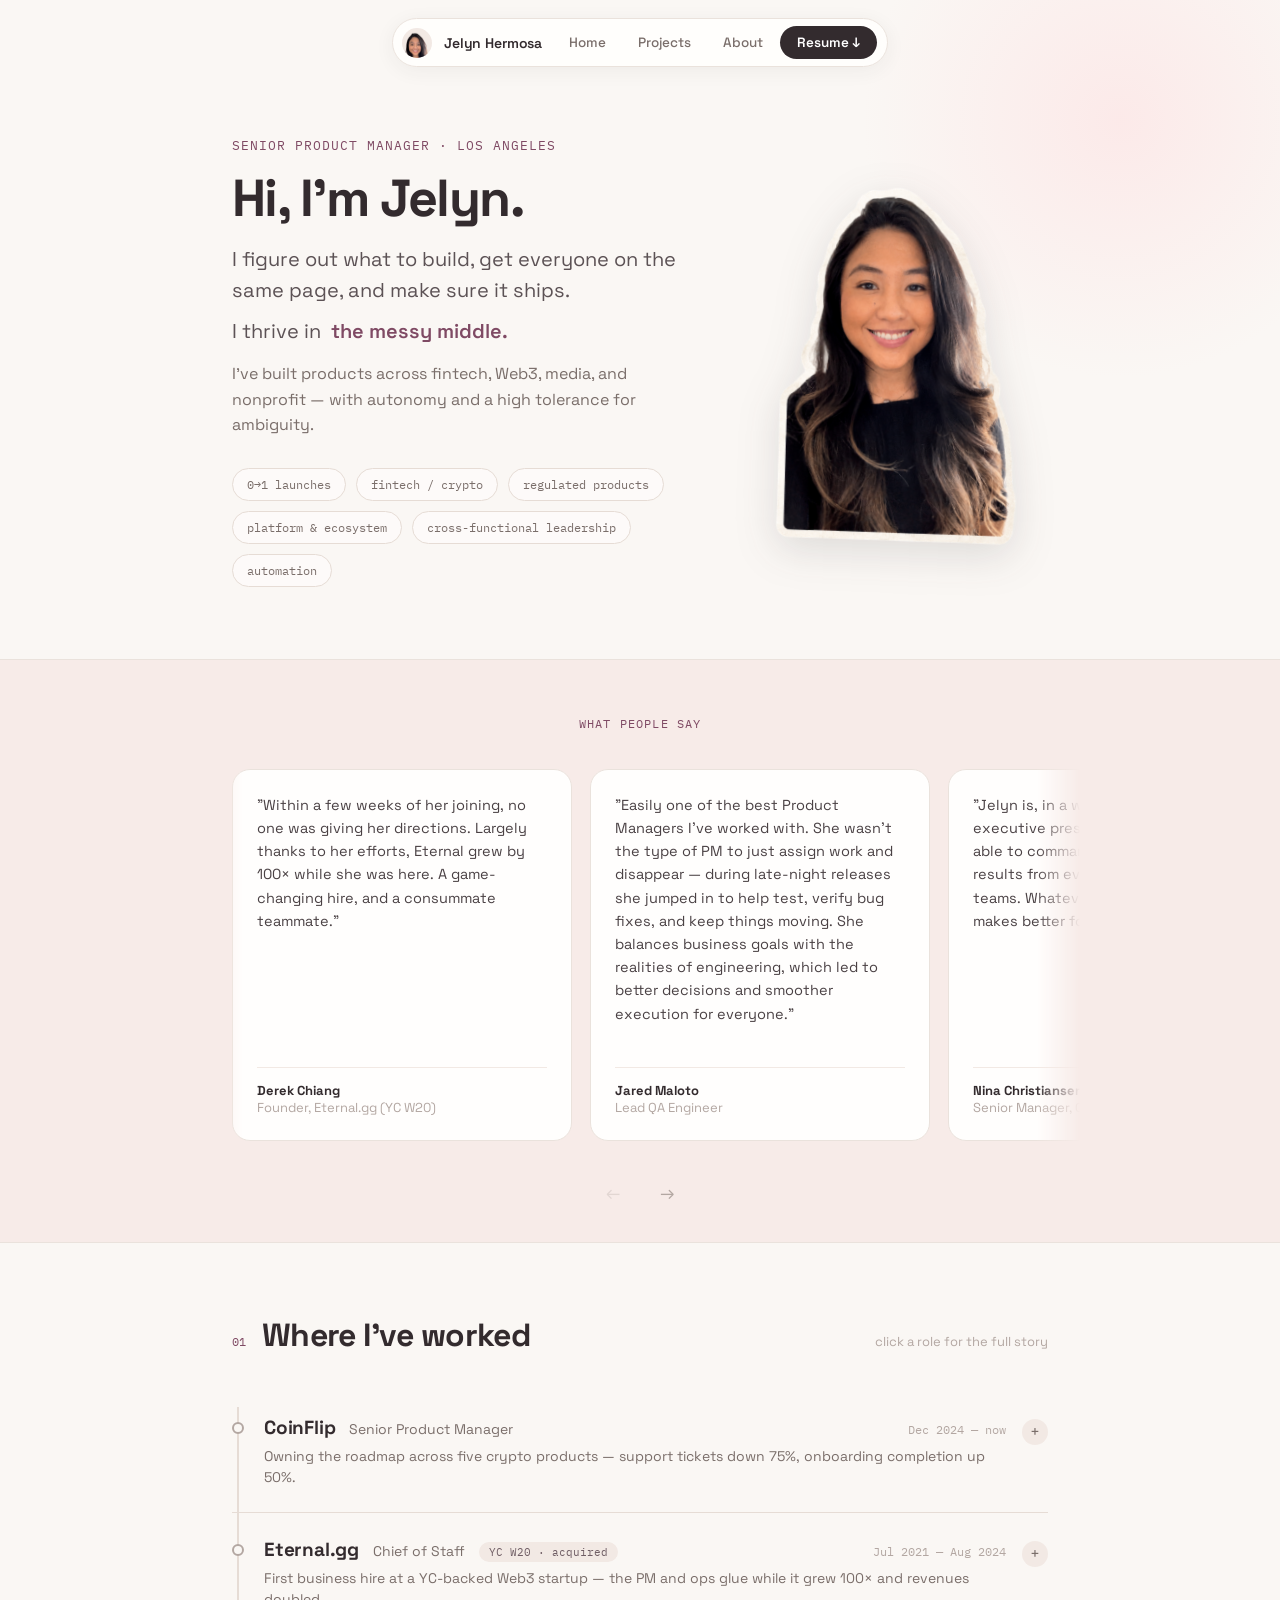
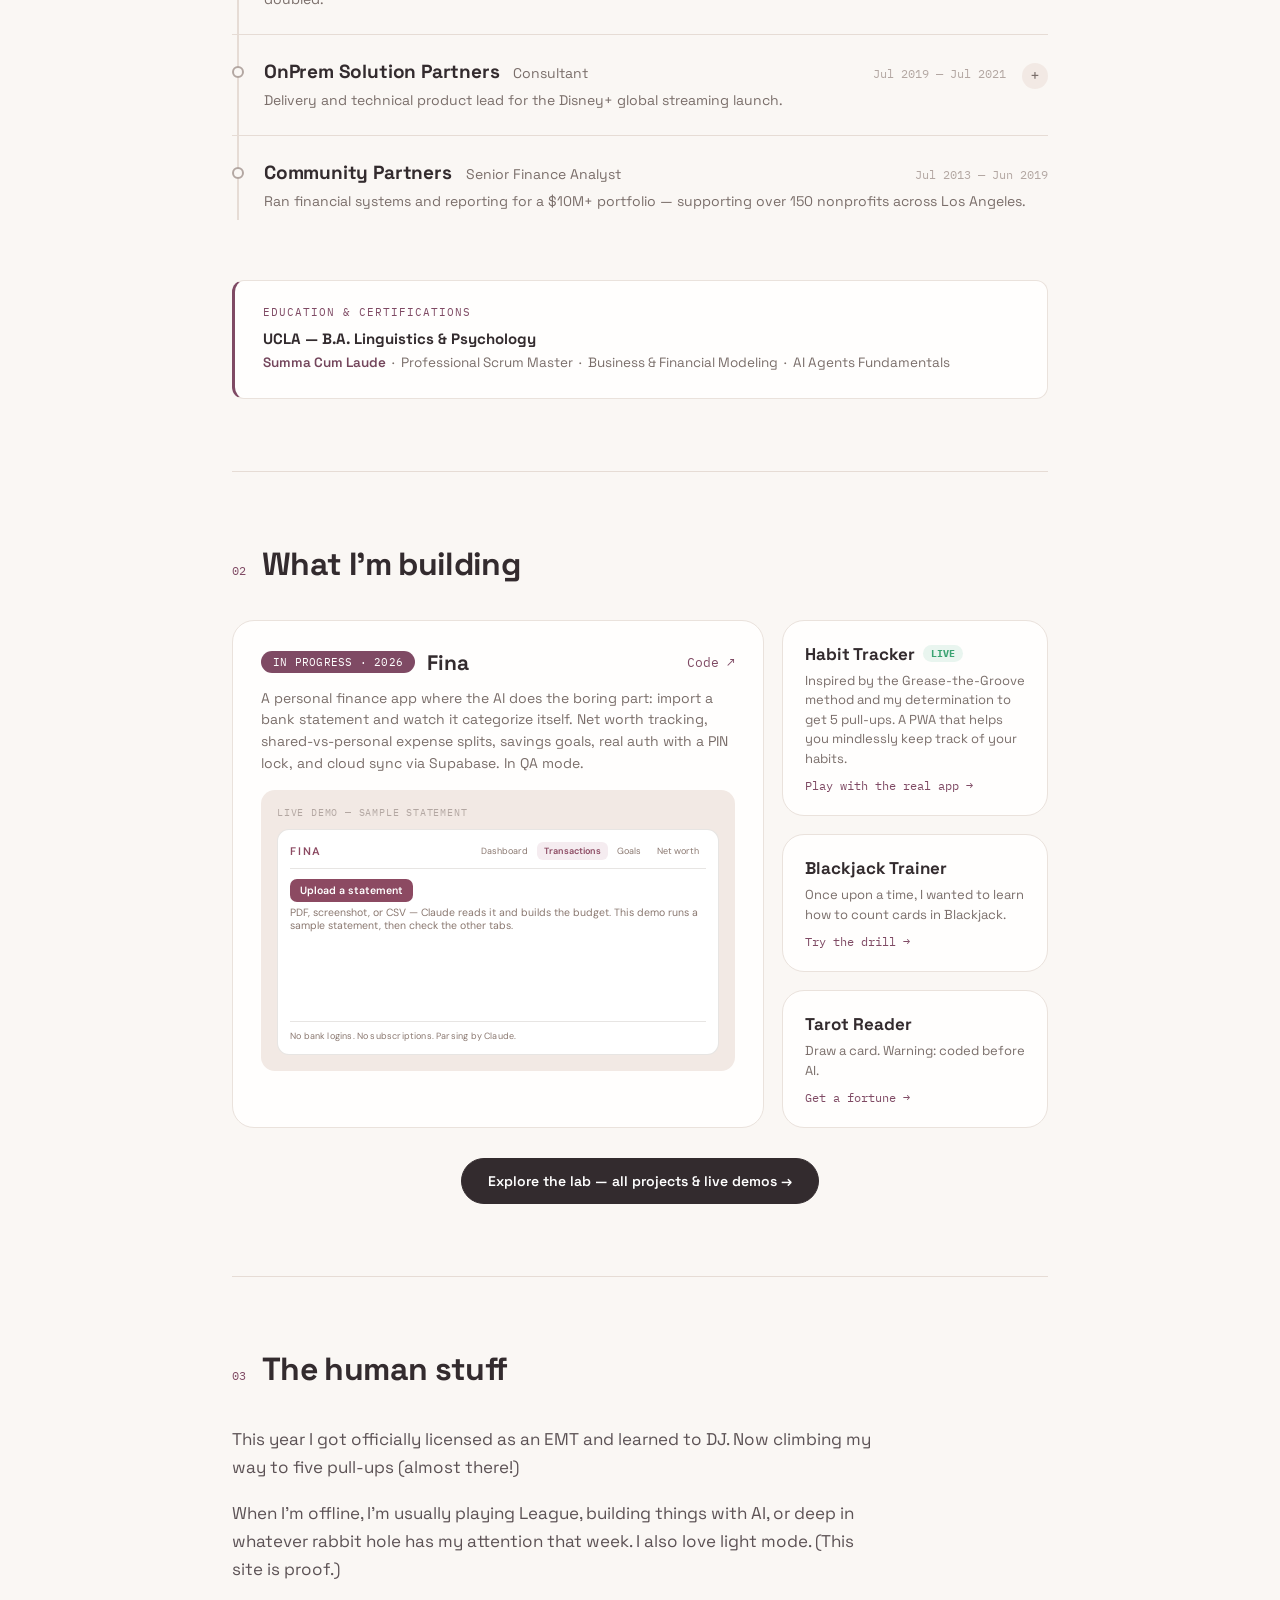
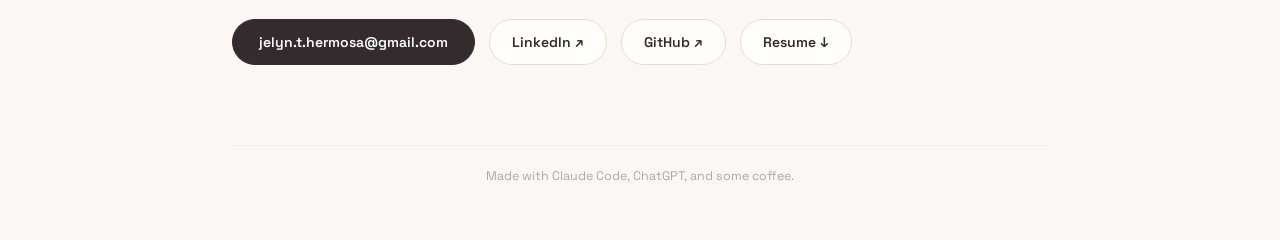
==== index.html @ c0d6d384 "Contain testimonial strip to page width; prose-only human stuff; drop Fina sub note Co-Authored-By: " ====
<!DOCTYPE html>
<html lang="en">
<head>
  <meta charset="UTF-8" />
  <meta name="viewport" content="width=device-width, initial-scale=1.0" />
  <meta name="robots" content="noindex, nofollow" />
  <title>Jelyn Hermosa</title>
  <link rel="preconnect" href="https://fonts.googleapis.com" />
  <link rel="preconnect" href="https://fonts.gstatic.com" crossorigin />
  <link href="https://fonts.googleapis.com/css2?family=Space+Grotesk:wght@400;500;600;700&family=IBM+Plex+Mono:wght@400;500&family=DM+Sans:wght@400;500;600&family=DM+Mono:wght@400;500&display=swap" rel="stylesheet" />
  <link rel="stylesheet" href="styles.css" />
  <style>
    /* Tokens, nav, sections, cards & demos live in styles.css (shared with projects.html) */

    /* ── Faint blush blob ── */
    .bg-blob {
      position: absolute; top: -140px; right: -100px;
      width: 520px; height: 520px; border-radius: 50%;
      background: radial-gradient(circle, oklch(0.95 0.02 20) 0%, transparent 70%);
      animation: blobFloat 16s ease-in-out infinite;
      pointer-events: none; z-index: 0;
    }
    @keyframes blobFloat {
      0%, 100% { transform: translate(0, 0) scale(1); }
      50% { transform: translate(30px, -24px) scale(1.08); }
    }
    .page-top { position: relative; overflow: hidden; }

    /* ══ HERO ══ */
    .hero {
      padding: 64px 0 72px;
      display: grid; grid-template-columns: 1fr 300px; gap: 56px;
      align-items: center; position: relative; z-index: 1;
    }
    .hero__eyebrow {
      font-family: var(--mono); font-size: 12.5px; letter-spacing: 0.08em;
      color: var(--accent); margin-bottom: 18px;
    }
    .hero__name {
      font-size: clamp(2.4rem, 5.5vw, 3.25rem); line-height: 1.06;
      letter-spacing: -0.03em; font-weight: 700; margin-bottom: 18px;
    }
    .hero__bio, .hero__thrive {
      font-size: clamp(1.05rem, 2vw, 1.25rem); color: var(--body-2);
      line-height: 1.55; max-width: 580px;
    }
    .hero__bio { margin-bottom: 10px; }
    .cycle-clip {
      display: inline-block; margin-left: 0.25em;
      overflow: hidden; height: 1.55em;
      vertical-align: bottom; position: relative;
    }
    .cycle-word {
      display: block; position: absolute; left: 0; bottom: 0;
      white-space: nowrap; font-weight: 600; color: var(--accent);
      opacity: 0; transform: translateY(110%);
      transition: opacity 0.42s var(--ease), transform 0.42s var(--ease);
      will-change: transform, opacity;
    }
    .cycle-word.active { opacity: 1; transform: translateY(0); }
    .cycle-word.exit { opacity: 0; transform: translateY(-110%); }
    .hero__more { margin-top: 14px; font-size: 16px; color: var(--gray-1); line-height: 1.6; max-width: 560px; }
    .hero .chips { margin-top: 30px; }
    .hero__photo { justify-self: center; }
    .hero__photo img {
      width: 260px; display: block;
      filter: drop-shadow(0 12px 20px rgba(51, 43, 46, 0.14));
      transform: rotate(2deg);
      transition: transform 0.3s var(--ease);
    }
    .hero__photo:hover img { transform: rotate(-2deg) scale(1.03); }
    @media (max-width: 760px) {
      .hero { grid-template-columns: 1fr; gap: 36px; padding-top: 40px; }
      .hero__photo img { width: 210px; }
    }

    /* ══ REVIEWS BAND ══ */
    .band {
      background: var(--band);
      border-top: 1px solid var(--card-rule); border-bottom: 1px solid var(--card-rule);
      padding: 56px 0 34px; position: relative; z-index: 1;
    }
    .band__label {
      text-align: center; font-family: var(--mono); font-size: 12px;
      letter-spacing: 0.1em; color: var(--accent); margin-bottom: 34px;
    }
    .rev-wrap { max-width: 880px; margin: 0 auto; }
    .rev-strip {
      display: flex; gap: 18px; overflow-x: auto;
      scroll-snap-type: x mandatory;
      padding: 4px 32px 14px;
      scrollbar-width: none; -ms-overflow-style: none;
      -webkit-mask-image: linear-gradient(to right, transparent 0, #000 5%, #000 95%, transparent 100%);
      mask-image: linear-gradient(to right, transparent 0, #000 5%, #000 95%, transparent 100%);
    }
    .rev-strip::-webkit-scrollbar { display: none; }
    .rev-card {
      flex: none; width: min(340px, 78vw); scroll-snap-align: center;
      background: var(--white); border: 1px solid var(--card-rule);
      border-radius: 18px; padding: 24px;
      display: flex; flex-direction: column;
      transition: transform 0.25s var(--ease), box-shadow 0.25s var(--ease);
    }
    .rev-card:hover { transform: translateY(-4px); box-shadow: 0 14px 30px rgba(51, 43, 46, 0.07); }
    .rev-card__text { font-size: 14.5px; line-height: 1.6; color: #4a4144; flex: 1; }
    .rev-card__who {
      margin-top: 18px; padding-top: 14px; border-top: 1px solid var(--blush);
      font-size: 13px; color: var(--gray-2);
    }
    .rev-card__who b { font-weight: 700; color: var(--ink); }
    .rev-nav { display: flex; justify-content: center; align-items: center; gap: 16px; margin-top: 22px; }
    .rev-wrap .strip-arrow, .rev-wrap .strip-arrow-left {
      position: static; transform: none;
      background: none; border: none; box-shadow: none;
      font-size: 18px; color: var(--gray-2); cursor: pointer;
      padding: 4px 12px; border-radius: 999px;
      font-family: var(--font);
      transition: color 0.2s, background 0.2s, opacity 0.3s;
    }
    .rev-wrap .strip-arrow:hover, .rev-wrap .strip-arrow-left:hover { color: var(--accent); background: var(--white); }
    .rev-wrap.at-start .strip-arrow-left, .rev-wrap.at-end .strip-arrow { opacity: 0.3; pointer-events: none; }

    /* ══ WORK TIMELINE ══ */
    .timeline { display: flex; flex-direction: column; position: relative; }
    .timeline::before {
      content: ''; position: absolute; left: 5px; top: 16px; bottom: 16px;
      width: 2px; background: var(--rule);
    }
    .entry { position: relative; padding: 24px 0 24px 32px; border-bottom: 1px solid var(--rule); }
    .entry:last-of-type { border-bottom: none; }
    .entry::before {
      content: ''; position: absolute; left: 0; top: 31px; width: 12px; height: 12px;
      border-radius: 50%; background: var(--bg); border: 2px solid var(--gray-2);
      transition: border-color 0.2s, background 0.2s; z-index: 1;
    }
    .entry:hover::before, .entry.open::before { border-color: var(--accent); background: var(--blush); }
    .entry__head {
      display: flex; width: 100%; align-items: flex-start; justify-content: space-between; gap: 16px;
      background: none; border: none; padding: 0; cursor: pointer; text-align: left;
      font-family: var(--font); -webkit-tap-highlight-color: transparent;
    }
    .entry__head:focus-visible { outline: 2px solid var(--accent); outline-offset: 4px; border-radius: 4px; }
    .entry__headline { display: flex; flex-direction: column; gap: 6px; flex: 1; min-width: 0; }
    .entry__top { display: flex; align-items: baseline; gap: 14px; flex-wrap: wrap; }
    .entry__company { font-size: 19px; font-weight: 700; letter-spacing: -0.01em; color: var(--ink); }
    .entry__role { font-size: 14px; color: var(--gray-1); }
    .entry__badge {
      font-family: var(--mono); font-size: 11px; color: #6f5d64;
      background: var(--blush); border-radius: 999px; padding: 3px 10px;
    }
    .entry__period { font-family: var(--mono); font-size: 12px; color: var(--gray-2); margin-left: auto; white-space: nowrap; }
    .entry__summary { font-size: 14px; color: var(--gray-1); line-height: 1.5; }
    .entry__plus {
      flex: 0 0 auto; width: 26px; height: 26px; border-radius: 50%; margin-top: 4px;
      background: var(--blush); color: var(--gray-1);
      display: flex; align-items: center; justify-content: center;
      font-size: 16px; font-weight: 400; line-height: 0;
      transition: transform 0.35s var(--ease), background 0.2s, color 0.2s;
    }
    .entry.open .entry__plus { transform: rotate(45deg); background: var(--accent); color: #fff; }
    .entry__details { display: grid; grid-template-rows: 0fr; transition: grid-template-rows 0.5s var(--ease); }
    .entry.open .entry__details { grid-template-rows: 1fr; }
    .entry__details-inner { overflow: hidden; }
    .entry__details-inner > *:first-child { margin-top: 18px; }
    .stats { display: flex; flex-wrap: wrap; gap: 10px; margin-bottom: 18px; }
    .stat {
      font-family: var(--mono); font-size: 12px;
      background: var(--blush); color: #6f5d64;
      border-radius: 999px; padding: 6px 13px;
    }
    .stat b { font-weight: 500; color: var(--accent-deep); }
    .wins { list-style: none; display: flex; flex-direction: column; gap: 8px; margin-bottom: 18px; }
    .wins li { font-size: 14px; line-height: 1.65; color: var(--body-2); padding-left: 14px; position: relative; max-width: 760px; }
    .wins li::before { content: ''; position: absolute; left: 0; top: 9px; width: 5px; height: 5px; border-radius: 50%; background: var(--accent); }
    .shots { display: flex; gap: 12px; flex-wrap: wrap; }
    .shots img {
      width: 180px; height: 104px; object-fit: cover; object-position: top;
      border-radius: 12px; border: 1px solid var(--card-rule); cursor: zoom-in;
      transition: transform 0.2s var(--ease), box-shadow 0.2s var(--ease);
    }
    .shots img:hover { transform: scale(1.04); box-shadow: 0 8px 20px rgba(51, 43, 46, 0.12); }

    /* ── Education — its own card ── */
    .edu {
      position: relative; overflow: hidden;
      margin-top: 44px; padding: 24px 28px;
      background: var(--white); border: 1px solid var(--card-rule);
      border-left: 3px solid var(--accent); border-radius: var(--radius-sm);
    }
    .edu__label {
      font-family: var(--mono); font-size: 11px; letter-spacing: 0.09em;
      text-transform: uppercase; color: var(--accent); margin-bottom: 10px;
    }
    .edu__school { font-size: 15px; font-weight: 700; color: var(--ink); margin-bottom: 4px; }
    .edu__detail { font-size: 13.5px; color: var(--gray-1); line-height: 1.6; }
    .edu__accent { color: var(--accent-deep); font-weight: 600; }

    /* ══ WHAT I'M BUILDING ══ */
    .build-grid { display: grid; grid-template-columns: 2fr 1fr; gap: 18px; }
    .build-main {
      background: var(--white); border: 1px solid var(--card-rule);
      border-radius: var(--radius-lg); padding: 28px;
      display: flex; flex-direction: column; gap: 12px;
      transition: transform 0.25s var(--ease), box-shadow 0.25s var(--ease);
    }
    .build-main:hover { transform: translateY(-4px); box-shadow: 0 20px 40px rgba(51, 43, 46, 0.08); }
    .build-main__top { display: flex; align-items: center; gap: 12px; flex-wrap: wrap; }
    .build-main__name { font-size: 21px; font-weight: 700; }
    .build-main__code { font-family: var(--mono); font-size: 12.5px; color: var(--accent); margin-left: auto; text-decoration: none; }
    .build-main__code:hover { text-decoration: underline; }
    .build-main__desc { font-size: 14px; color: var(--gray-1); line-height: 1.55; }
    .build-side { display: flex; flex-direction: column; gap: 18px; }
    .build-mini {
      flex: 1; display: flex; flex-direction: column; gap: 6px;
      background: var(--white); border: 1px solid var(--card-rule);
      border-radius: var(--radius-lg); padding: 22px;
      text-decoration: none;
      transition: transform 0.25s var(--ease), box-shadow 0.25s var(--ease);
    }
    .build-mini:hover { transform: translateY(-4px); box-shadow: 0 20px 40px rgba(51, 43, 46, 0.08); }
    .build-mini__title { font-size: 17px; font-weight: 700; color: var(--ink); display: flex; align-items: center; gap: 8px; }
    .build-mini__title i {
      font-style: normal; font-family: var(--mono); font-size: 10px;
      color: var(--live); background: var(--live-bg); border-radius: 999px; padding: 2px 8px;
    }
    .build-mini__desc { font-size: 13px; color: var(--gray-1); line-height: 1.5; flex: 1; }
    .build-mini__go { font-family: var(--mono); font-size: 12px; color: var(--accent); margin-top: 4px; }
    .build-cta { display: flex; justify-content: center; margin-top: 30px; }
    @media (max-width: 760px) { .build-grid { grid-template-columns: 1fr; } }

    /* ══ HUMAN STUFF ══ */
    .human-grid { display: flex; flex-direction: column; gap: 18px; max-width: 640px; margin-bottom: 36px; }
    .human-grid p { font-size: 17px; color: var(--body-2); line-height: 1.65; }

    /* ── UCLA confetti (education card hover) ── */
    .edu-confetti {
      position: absolute; top: -12px; width: 7px; height: 11px;
      border-radius: 2px; pointer-events: none;
      animation: eduFall linear forwards;
    }
    @keyframes eduFall {
      from { transform: translateY(0) rotate(0deg); opacity: 1; }
      to   { transform: translateY(150px) rotate(340deg); opacity: 0; }
    }

    /* ── Lightbox ── */
    #lightbox {
      display: none; position: fixed; inset: 0;
      background: rgba(30, 24, 26, 0.85); z-index: 1000;
      align-items: center; justify-content: center; padding: 24px;
    }
    #lightbox.open { display: flex; }
    #lightbox img {
      max-width: 92vw; max-height: 88vh;
      border-radius: 12px; object-fit: contain;
      box-shadow: 0 8px 40px rgba(0, 0, 0, 0.4);
    }
    .lb-close {
      position: absolute; top: 16px; right: 16px;
      background: rgba(255, 255, 255, 0.14); border: none; border-radius: 50%;
      width: 36px; height: 36px;
      display: flex; align-items: center; justify-content: center;
      cursor: pointer; color: white;
    }
    .lb-close svg { width: 12px; height: 12px; }

    @media (prefers-reduced-motion: reduce) {
      .bg-blob { animation: none !important; }
    }
  </style>
</head>
<body>

  <div class="page-top">
    <div class="bg-blob" aria-hidden="true"></div>

    <nav class="nav">
      <div class="nav__pill">
        <img class="nav__avatar" src="nav-avatar.png" alt="" />
        <a class="nav__name" href="index.html">Jelyn Hermosa</a>
        <div class="nav__links">
          <a href="#">Home</a>
          <a href="projects.html">Projects</a>
          <a href="#about">About</a>
          <a class="nav__cta" href="resume.pdf" download="Jelyn Hermosa — Resume.pdf">Resume ↓</a>
        </div>
      </div>
    </nav>

    <div class="site">
      <!-- ══ HERO ══ -->
      <header class="hero">
        <div class="hero__text">
          <p class="hero__eyebrow reveal">SENIOR PRODUCT MANAGER · LOS ANGELES</p>
          <h1 class="hero__name reveal reveal-d1">Hi, I'm Jelyn.</h1>
          <p class="hero__bio reveal reveal-d2">I figure out what to build, get everyone on the same page, and make sure it ships.</p>
          <p class="hero__thrive reveal reveal-d2">I thrive in&#32;<span class="cycle-clip" id="cycleClip"
              ><span class="cycle-word active">the messy middle.</span
              ><span class="cycle-word">early-stage chaos.</span
              ><span class="cycle-word">compliance-heavy work.</span
              ><span class="cycle-word">the cross-functional grind.</span
              ><span class="cycle-word">the "we're figuring it out" phase.</span
              ><span class="cycle-word">high-stakes ambiguity.</span
            ></span></p>
          <p class="hero__more reveal reveal-d3">I've built products across fintech, Web3, media, and nonprofit — with autonomy and a high tolerance for ambiguity.</p>
          <div class="chips reveal reveal-d3">
            <span class="chip">0→1 launches</span>
            <span class="chip">fintech / crypto</span>
            <span class="chip">regulated products</span>
            <span class="chip">platform &amp; ecosystem</span>
            <span class="chip">cross-functional leadership</span>
            <span class="chip">automation</span>
          </div>
        </div>
        <div class="hero__photo reveal reveal-d2">
          <img src="jelyn.png" alt="Jelyn Hermosa" />
        </div>
      </header>
    </div>
  </div>

  <!-- ══ WHAT PEOPLE SAY ══ -->
  <section class="band">
    <p class="band__label">WHAT PEOPLE SAY</p>
    <div class="rev-wrap visual-strip-wrap">
      <div class="visual-strip rev-strip">

        <div class="rev-card">
          <p class="rev-card__text">"Within a few weeks of her joining, no one was giving her directions. Largely thanks to her efforts, Eternal grew by 100× while she was here. A game-changing hire, and a consummate teammate."</p>
          <p class="rev-card__who"><b>Derek Chiang</b><br>Founder, Eternal.gg (YC W20)</p>
        </div>

        <div class="rev-card">
          <p class="rev-card__text">"Easily one of the best Product Managers I've worked with. She wasn't the type of PM to just assign work and disappear — during late-night releases she jumped in to help test, verify bug fixes, and keep things moving. She balances business goals with the realities of engineering, which led to better decisions and smoother execution for everyone."</p>
          <p class="rev-card__who"><b>Jared Maloto</b><br>Lead QA Engineer</p>
        </div>

        <div class="rev-card">
          <p class="rev-card__text">"Jelyn is, in a word, a superstar. Her executive presence inspires me. She is able to command a meeting and extract results from even the most difficult teams. Whatever Jelyn touches, she makes better for everyone involved."</p>
          <p class="rev-card__who"><b>Nina Christiansen</b><br>Senior Manager, OnPrem</p>
        </div>

        <div class="rev-card">
          <p class="rev-card__text">"Jelyn just makes everything easier. She's the bridge between devs and legal, compliance, vendors — and keeps everyone on the same page without anyone feeling managed. She even picked up coding to understand our world better. When leadership pushes for unrealistic timelines, she's the one who pushes back so we don't have to. Genuinely the best PM I've worked with."</p>
          <p class="rev-card__who"><b>Manor Deshmukh</b><br>Full Stack Engineer</p>
        </div>

        <div class="rev-card">
          <p class="rev-card__text">"Continuously surprising. She does everything well and does it fast. Regardless what task, small or big, her expertise or not, she will get it done. Positive, observant, skillful, helpful — the list goes on."</p>
          <p class="rev-card__who"><b>Pedram Fouroutan</b><br>Senior Manager, OnPrem</p>
        </div>

        <div class="rev-card">
          <p class="rev-card__text">"She carries herself very well in front of the client, exhibiting clear communication skills and competency. She joined mid-way but quickly ramped up and owned one of the more complicated workstreams."</p>
          <p class="rev-card__who"><b>Yvonne Cheng</b><br>Associate VP, OnPrem</p>
        </div>

        <div class="rev-card">
          <p class="rev-card__text">"Such a joy to work with! She met the challenge of becoming our Development Lead head on and exceeded all expectations, implementing great processes that made our development more organized and efficient."</p>
          <p class="rev-card__who"><b>Kayla O'Brien</b><br>Senior Consultant, OnPrem</p>
        </div>

      </div>
      <div class="rev-nav">
        <button class="strip-arrow-left" aria-label="Scroll left">←</button>
        <button class="strip-arrow" aria-label="Scroll right">→</button>
      </div>
    </div>
  </section>

  <div class="site">

    <!-- ══ WORK ══ -->
    <section class="section" id="work">
      <div class="section__head reveal">
        <span class="section__num">01</span>
        <h2 class="section__title">Where I've worked</h2>
        <span class="section__sub">click a role for the full story</span>
      </div>
      <div class="timeline reveal">

        <div class="entry">
          <button class="entry__head" type="button" aria-expanded="false">
            <span class="entry__headline">
              <span class="entry__top">
                <span class="entry__company">CoinFlip</span>
                <span class="entry__role">Senior Product Manager</span>
                <span class="entry__period">Dec 2024 — now</span>
              </span>
              <span class="entry__summary">Owning the roadmap across five crypto products — support tickets down 75%, onboarding completion up 50%.</span>
            </span>
            <span class="entry__plus" aria-hidden="true">+</span>
          </button>
          <div class="entry__details"><div class="entry__details-inner">
            <div class="stats">
              <span class="stat"><b>↓75%</b> support volume</span>
              <span class="stat"><b>+50%</b> onboarding</span>
              <span class="stat"><b>97%</b> early retention</span>
              <span class="stat"><b>+7.5%</b> YoY transactions</span>
            </div>
            <ul class="wins">
              <li>Owned the full product roadmap across five interconnected products — keeping momentum on immediate priorities while building new initiatives.</li>
              <li>Built a customer portal that enabled users to see and manage their own transactions without calling support. Tickets dropped 75%.</li>
              <li>Launched Gradual — a product that lets users automatically invest a portion of their paycheck into crypto. 97% of early users kept going.</li>
              <li>Redesigned the account verification flow. Completion rates climbed by over 50%.</li>
              <li>Built a crypto donation payment processor with real-time compliance checks, letting donors give to nonprofits in the currency they want.</li>
              <li>Led a full website redesign that drove a 38% week-over-week traffic increase within days of launch.</li>
            </ul>
            <div class="shots">
              <img src="website.png" alt="Website redesign" class="lb-trigger" />
              <img src="portal.png" alt="Customer portal" class="lb-trigger" />
              <img src="gradual.png" alt="Gradual" class="lb-trigger" />
            </div>
          </div></div>
        </div>

        <div class="entry">
          <button class="entry__head" type="button" aria-expanded="false">
            <span class="entry__headline">
              <span class="entry__top">
                <span class="entry__company">Eternal.gg</span>
                <span class="entry__role">Chief of Staff</span>
                <span class="entry__badge">YC W20 · acquired</span>
                <span class="entry__period">Jul 2021 — Aug 2024</span>
              </span>
              <span class="entry__summary">First business hire at a YC-backed Web3 startup — the PM and ops glue while it grew 100× and revenues doubled.</span>
            </span>
            <span class="entry__plus" aria-hidden="true">+</span>
          </button>
          <div class="entry__details"><div class="entry__details-inner">
            <div class="stats">
              <span class="stat"><b>+20%</b> retention</span>
              <span class="stat"><b>↓50%</b> cycle time</span>
              <span class="stat"><b>2×</b> revenues</span>
            </div>
            <ul class="wins">
              <li>Acted as the team's PM, ops glue, and everything in between — owning roadmap, strategy, and org rhythm for a 10–15 person team.</li>
              <li>Led discovery and delivery of features that brought users back more often, bumping retention up 20% and doubling revenues.</li>
              <li>Rebuilt creator workflows from scratch, enabling the same team size to produce twice the output.</li>
              <li>Stood up planning and documentation systems that let the team ship with more predictability under startup pressure.</li>
            </ul>
            <div class="shots">
              <img src="eternal.png" alt="Eternal News" class="lb-trigger" />
              <img src="eternal party.jpeg" alt="Community event" class="lb-trigger" />
            </div>
          </div></div>
        </div>

        <div class="entry">
          <button class="entry__head" type="button" aria-expanded="false">
            <span class="entry__headline">
              <span class="entry__top">
                <span class="entry__company">OnPrem Solution Partners</span>
                <span class="entry__role">Consultant</span>
                <span class="entry__period">Jul 2019 — Jul 2021</span>
              </span>
              <span class="entry__summary">Delivery and technical product lead for the Disney+ global streaming launch.</span>
            </span>
            <span class="entry__plus" aria-hidden="true">+</span>
          </button>
          <div class="entry__details"><div class="entry__details-inner">
            <ul class="wins">
              <li>Defined requirements for content, metadata, and distribution systems.</li>
              <li>Built dashboards that tracked launch progress and surfaced risks.</li>
              <li>Automated manual workflows across multiple teams, improving accuracy and decreasing manual overhead.</li>
            </ul>
            <div class="shots">
              <img src="disney launch.jpeg" alt="Disney+ launch" class="lb-trigger" />
            </div>
          </div></div>
        </div>

        <div class="entry entry--flat">
          <div class="entry__headline">
            <span class="entry__top">
              <span class="entry__company">Community Partners</span>
              <span class="entry__role">Senior Finance Analyst</span>
              <span class="entry__period">Jul 2013 — Jun 2019</span>
            </span>
            <span class="entry__summary">Ran financial systems and reporting for a $10M+ portfolio — supporting over 150 nonprofits across Los Angeles.</span>
          </div>
        </div>

      </div>

      <div class="edu reveal">
        <p class="edu__label">Education &amp; Certifications</p>
        <p class="edu__school">UCLA — B.A. Linguistics &amp; Psychology</p>
        <p class="edu__detail"><span class="edu__accent">Summa Cum Laude</span> &nbsp;·&nbsp; Professional Scrum Master &nbsp;·&nbsp; Business &amp; Financial Modeling &nbsp;·&nbsp; AI Agents Fundamentals</p>
      </div>
    </section>

    <!-- ══ WHAT I'M BUILDING ══ -->
    <section class="section" id="projects">
      <div class="section__head reveal">
        <span class="section__num">02</span>
        <h2 class="section__title">What I'm building</h2>
      </div>

      <div class="build-grid reveal">
        <div class="build-main">
          <div class="build-main__top">
            <span class="project-card__status project-card__status--wip">In progress · 2026</span>
            <span class="build-main__name">Fina</span>
            <a class="build-main__code" href="https://github.com/LilNoobie/fina-finance-budget-app" target="_blank" rel="noopener">Code ↗</a>
          </div>
          <p class="build-main__desc">A personal finance app where the AI does the boring part: import a bank statement and watch it categorize itself. Net worth tracking, shared-vs-personal expense splits, savings goals, real auth with a PIN lock, and cloud sync via Supabase. In QA mode.</p>
          <div class="demo">
            <p class="demo__label">Live demo — sample statement</p>
            <div class="fina-demo" data-fina>
              <div class="fina-demo__bar">
                <span class="fina-demo__logo">fina</span>
                <span class="fina-demo__tabs" data-fina-tabs>
                  <span data-pane="dash">Dashboard</span>
                  <span class="on" data-pane="txn">Transactions</span>
                  <span data-pane="goals">Goals</span>
                  <span data-pane="nw">Net worth</span>
                </span>
              </div>
              <div class="fina-pane on" data-fina-pane="txn">
                <div class="fina-demo__cta-row">
                  <button class="fina-demo__run" type="button">Upload a statement</button>
                  <span class="fina-demo__saved" data-fina-saved>✓ saved</span>
                </div>
                <div class="fina-demo__rows" data-fina-rows>
                  <p class="fina-demo__empty">PDF, screenshot, or CSV — Claude reads it and builds the budget. This demo runs a sample statement, then check the other tabs.</p>
                </div>
              </div>
              <div class="fina-pane" data-fina-pane="dash">
                <div class="fina-dash">
                  <div class="fina-donut-wrap">
                    <svg viewBox="0 0 42 42" aria-hidden="true">
                      <circle cx="21" cy="21" r="15.915" fill="none" stroke="#EDE8E3" stroke-width="6"/>
                      <circle cx="21" cy="21" r="15.915" fill="none" stroke="#5A8A6A" stroke-width="6" stroke-dasharray="50 50" stroke-dashoffset="25"/>
                      <circle cx="21" cy="21" r="15.915" fill="none" stroke="#4A7090" stroke-width="6" stroke-dasharray="31 69" stroke-dashoffset="-25"/>
                      <circle cx="21" cy="21" r="15.915" fill="none" stroke="#B8728A" stroke-width="6" stroke-dasharray="10 90" stroke-dashoffset="-56"/>
                      <circle cx="21" cy="21" r="15.915" fill="none" stroke="#A0784A" stroke-width="6" stroke-dasharray="9 91" stroke-dashoffset="-66"/>
                    </svg>
                    <div class="fina-donut-center"><b>$168.54</b><span>this month</span></div>
                  </div>
                  <div class="fina-dash-legend">
                    <div><i style="background:#5A8A6A"></i>Groceries<b>$84.20</b></div>
                    <div><i style="background:#4A7090"></i>Transport &amp; gas<b>$52.10</b></div>
                    <div><i style="background:#B8728A"></i>Dining out<b>$16.75</b></div>
                    <div><i style="background:#A0784A"></i>Subscriptions<b>$15.49</b></div>
                  </div>
                </div>
              </div>
              <div class="fina-pane" data-fina-pane="goals">
                <div class="fina-goal">
                  <div class="fina-goal-wrap">
                    <svg viewBox="0 0 120 76" aria-hidden="true">
                      <path d="M 8 70 A 52 52 0 0 1 112 70" fill="none" stroke="#EDE8E3" stroke-width="8" stroke-linecap="round"/>
                      <path d="M 8 70 A 52 52 0 0 1 112 70" fill="none" stroke="#5A8A6A" stroke-width="8" stroke-linecap="round" stroke-dasharray="163.4" stroke-dashoffset="47.4"/>
                    </svg>
                    <div class="fina-goal-pct">71%</div>
                  </div>
                  <div class="fina-goal-name">Vacation fund</div>
                  <div class="fina-goal-sub">Goals fill up as you save</div>
                </div>
              </div>
              <div class="fina-pane" data-fina-pane="nw">
                <div class="fina-nw">
                  <svg viewBox="0 0 240 64" preserveAspectRatio="none" aria-hidden="true">
                    <path d="M0 46 L34 42 L68 48 L102 36 L136 33 L170 24 L204 18 L236 12 L236 64 L0 64 Z" fill="rgba(184,114,138,0.15)"/>
                    <path d="M0 46 L34 42 L68 48 L102 36 L136 33 L170 24 L204 18 L236 12" fill="none" stroke="#B8728A" stroke-width="2"/>
                    <circle cx="236" cy="12" r="3" fill="#B8728A"/>
                  </svg>
                  <div class="fina-nw-cap"><span>Assets − liabilities, snapshot by snapshot</span><b>▲ trending up</b></div>
                </div>
              </div>
              <p class="fina-demo__foot">No bank logins. No subscriptions. Parsing by Claude.</p>
            </div>
          </div>
        </div>

        <div class="build-side">
          <a class="build-mini" href="projects.html">
            <span class="build-mini__title">Habit Tracker <i>LIVE</i></span>
            <span class="build-mini__desc">Inspired by the Grease-the-Groove method and my determination to get 5 pull-ups. A PWA that helps you mindlessly keep track of your habits.</span>
            <span class="build-mini__go">Play with the real app →</span>
          </a>
          <a class="build-mini" href="projects.html">
            <span class="build-mini__title">Blackjack Trainer</span>
            <span class="build-mini__desc">Once upon a time, I wanted to learn how to count cards in Blackjack.</span>
            <span class="build-mini__go">Try the drill →</span>
          </a>
          <a class="build-mini" href="projects.html">
            <span class="build-mini__title">Tarot Reader</span>
            <span class="build-mini__desc">Draw a card. Warning: coded before AI.</span>
            <span class="build-mini__go">Get a fortune →</span>
          </a>
        </div>
      </div>

      <div class="build-cta reveal">
        <a class="pill-btn pill-btn--dark" href="projects.html">Explore the lab — all projects &amp; live demos →</a>
      </div>
    </section>

    <!-- ══ ABOUT ══ -->
    <section class="section" id="about">
      <div class="section__head reveal">
        <span class="section__num">03</span>
        <h2 class="section__title">The human stuff</h2>
      </div>
      <div class="human-grid reveal">
        <p>This year I got officially licensed as an EMT and learned to DJ. Now climbing my way to five pull-ups (almost there!)</p>
        <p>When I'm offline, I'm usually playing League, building things with AI, or deep in whatever rabbit hole has my attention that week. I also love light mode. (This site is proof.)</p>
      </div>
      <div class="contact-pills reveal">
        <a class="pill-btn pill-btn--dark" href="mailto:jelyn.t.hermosa@gmail.com">jelyn.t.hermosa@gmail.com</a>
        <a class="pill-btn" href="https://linkedin.com/in/jelynhermosa" target="_blank" rel="noopener">LinkedIn ↗</a>
        <a class="pill-btn" href="https://github.com/LilNoobie" target="_blank" rel="noopener">GitHub ↗</a>
        <a class="pill-btn" href="resume.pdf" download="Jelyn Hermosa — Resume.pdf">Resume ↓</a>
      </div>
    </section>

    <footer class="footer">Made with Claude Code, ChatGPT, and some coffee.</footer>

  </div>

  <script>
  /* ══ WORD CYCLE ══════════════════════════════════════════════════ */
  function initCycle() {
    const clip = document.getElementById('cycleClip');
    if (!clip) return;
    const host = clip.closest('.hero__thrive');
    const words = Array.from(clip.querySelectorAll('.cycle-word'));
    if (!words.length) return;

    const cs = window.getComputedStyle(host);
    const probe = document.createElement('span');
    Object.assign(probe.style, {
      visibility: 'hidden', position: 'fixed', top: '-9999px', left: '-9999px',
      whiteSpace: 'nowrap', fontFamily: cs.fontFamily, fontSize: cs.fontSize,
      fontWeight: '600', lineHeight: '1',
    });
    document.body.appendChild(probe);

    let maxW = 0;
    words.forEach(w => {
      probe.textContent = w.textContent.trim();
      maxW = Math.max(maxW, probe.getBoundingClientRect().width);
    });
    document.body.removeChild(probe);

    clip.style.width = Math.ceil(maxW) + 4 + 'px';
    words.forEach(w => { w.style.fontSize = cs.fontSize; });

    let cur = 0;
    setInterval(() => {
      const prev = cur;
      cur = (cur + 1) % words.length;
      words[prev].classList.remove('active');
      words[prev].classList.add('exit');
      setTimeout(() => words[prev].classList.remove('exit'), 460);
      words[cur].classList.add('active');
    }, 2800);
  }
  if (document.fonts && document.fonts.ready) {
    document.fonts.ready.then(initCycle);
  } else {
    window.addEventListener('load', initCycle);
  }

  /* ══ SCROLL REVEAL ══════════════════════════════════════════════ */
  (function () {
    const obs = new IntersectionObserver((entries, o) => {
      entries.forEach(e => { if (e.isIntersecting) { e.target.classList.add('visible'); o.unobserve(e.target); } });
    }, { threshold: 0.1, rootMargin: '0px 0px -40px 0px' });
    document.querySelectorAll('.reveal').forEach(el => obs.observe(el));
  })();

  /* ══ STRIP ARROWS (reviews) ═════════════════════════════════════ */
  document.querySelectorAll('.visual-strip-wrap').forEach(function(wrap) {
    var strip      = wrap.querySelector('.visual-strip');
    var arrowRight = wrap.querySelector('.strip-arrow');
    var arrowLeft  = wrap.querySelector('.strip-arrow-left');
    if (!strip) return;

    function checkPos() {
      var atEnd   = strip.scrollLeft + strip.clientWidth >= strip.scrollWidth - 8;
      var atStart = strip.scrollLeft <= 0;
      wrap.classList.toggle('at-end',   atEnd);
      wrap.classList.toggle('at-start', atStart);
    }
    strip.addEventListener('scroll', checkPos, { passive: true });
    checkPos();
    function stepSize() {
      var card = strip.firstElementChild;
      return card ? card.getBoundingClientRect().width + 18 : 340;
    }
    if (arrowRight) arrowRight.addEventListener('click', function() {
      strip.scrollBy({ left: stepSize(), behavior: 'smooth' });
    });
    if (arrowLeft) arrowLeft.addEventListener('click', function() {
      strip.scrollBy({ left: -stepSize(), behavior: 'smooth' });
    });
  });

  /* ══ UCLA CONFETTI ══════════════════════════════════════════════ */
  (function () {
    var edu = document.querySelector('.edu');
    if (!edu) return;
    var cooling = false;
    edu.addEventListener('mouseenter', function () {
      if (cooling) return;
      if (window.matchMedia('(prefers-reduced-motion: reduce)').matches) return;
      cooling = true;
      setTimeout(function () { cooling = false; }, 1400);
      var colors = ['#2774AE', '#FFD100'];
      for (var i = 0; i < 16; i++) {
        var c = document.createElement('i');
        c.className = 'edu-confetti';
        c.style.left = (2 + Math.random() * 96) + '%';
        c.style.background = colors[i % 2];
        c.style.animationDuration = (0.9 + Math.random() * 0.8) + 's';
        c.style.animationDelay = (Math.random() * 0.3) + 's';
        c.addEventListener('animationend', function () { this.remove(); });
        edu.appendChild(c);
      }
    });
  })();

  /* ══ LIGHTBOX ════════════════════════════════════════════════════ */
  (function () {
    function lb()    { return document.getElementById('lightbox'); }
    function lbImg() { return document.getElementById('lbImg'); }

    function open(src, alt) {
      var el = lb(), img = lbImg();
      if (!el || !img) return;
      img.src = src;
      img.alt = alt || '';
      el.classList.add('open');
      document.body.style.overflow = 'hidden';
    }
    function close() {
      var el = lb(), img = lbImg();
      if (!el) return;
      el.classList.remove('open');
      if (img) img.src = '';
      document.body.style.overflow = '';
    }
    document.addEventListener('click', function (e) {
      var trigger = e.target.closest('.lb-trigger');
      if (trigger) { open(trigger.src, trigger.alt); return; }
      var el = lb();
      if (!el || !el.classList.contains('open')) return;
      if (e.target === el || e.target.closest('.lb-close')) close();
    });
    document.addEventListener('keydown', function (e) {
      if (e.key === 'Escape') close();
    });
  })();
  </script>
  <script src="demos.js"></script>

  <div id="lightbox" role="dialog" aria-modal="true" aria-label="Image preview">
    <button class="lb-close" aria-label="Close">
      <svg viewBox="0 0 12 12" fill="none" aria-hidden="true"><path d="M1 1l10 10M11 1L1 11" stroke="currentColor" stroke-width="1.5" stroke-linecap="round"/></svg>
    </button>
    <img id="lbImg" src="" alt="" />
  </div>

</body>
</html>
---- styles.css ----
/* ═══ Quiet Blush design system — shared by index.html and projects.html ═══ */

:root {
  --bg: #faf7f4; --white: #fffefd; --ink: #332b2e;
  --gray-1: #7a6e6a; --gray-2: #b3a7a2; --body-2: #5c5255;
  --rule: #e6dcd5; --card-rule: #eae2dc; --blush: #f2e9e4; --band: #f7ebe8;
  --accent: oklch(0.48 0.08 350); --accent-deep: oklch(0.45 0.07 350);
  --live: #3ba372; --live-bg: #e9f5ef;
  --radius-sm: 12px; --radius-lg: 22px;
  --font: 'Space Grotesk', Helvetica, -apple-system, sans-serif;
  --font-display: 'Space Grotesk', Helvetica, sans-serif;
  --mono: 'IBM Plex Mono', ui-monospace, monospace;
  --ease: cubic-bezier(0.25, 0.46, 0.45, 0.94);
}

*, *::before, *::after { box-sizing: border-box; margin: 0; padding: 0; }
html { font-size: 16px; -webkit-font-smoothing: antialiased; scroll-behavior: smooth; }
body { background: var(--bg); color: var(--ink); font-family: var(--font); min-height: 100vh; overflow-x: hidden; }
::selection { background: var(--blush); }

.site { max-width: 880px; margin: 0 auto; padding: 0 32px; }
@media (max-width: 480px) { .site { padding: 0 20px; } }

/* ── Scroll reveal ── */
.reveal { opacity: 0; transform: translateY(22px); transition: opacity 0.72s var(--ease), transform 0.72s var(--ease); }
.reveal.visible { opacity: 1; transform: translateY(0); }
.reveal-d1 { transition-delay: 0.08s; }
.reveal-d2 { transition-delay: 0.16s; }
.reveal-d3 { transition-delay: 0.24s; }
@media (prefers-reduced-motion: reduce) { .reveal { transition: none !important; } }

/* ── Floating pill nav ── */
.nav { position: sticky; top: 0; z-index: 100; display: flex; justify-content: center; padding: 18px 12px 6px; pointer-events: none; }
.nav__pill {
  pointer-events: auto;
  display: flex; align-items: center; gap: 4px;
  background: rgba(255, 254, 253, 0.9);
  backdrop-filter: blur(12px); -webkit-backdrop-filter: blur(12px);
  border: 1px solid var(--card-rule); border-radius: 999px;
  padding: 7px 9px;
  box-shadow: 0 4px 20px rgba(51, 43, 46, 0.06);
  max-width: 100%; overflow-x: auto; scrollbar-width: none;
}
.nav__pill::-webkit-scrollbar { display: none; }
.nav__avatar { width: 30px; height: 30px; border-radius: 50%; object-fit: cover; object-position: top; background: var(--blush); flex: 0 0 auto; }
.nav__name {
  font-size: 14px; font-weight: 600; letter-spacing: -0.01em;
  color: var(--ink); text-decoration: none; white-space: nowrap;
  margin: 0 8px 0 8px;
}
.nav__links { display: flex; align-items: center; gap: 2px; }
.nav__links a {
  font-size: 13.5px; font-weight: 500; color: var(--gray-1);
  text-decoration: none; padding: 8px 15px; border-radius: 999px;
  white-space: nowrap; transition: background 0.2s, color 0.2s;
}
.nav__links a:hover, .nav__links a[aria-current="page"] { background: var(--blush); color: var(--ink); }
.nav__links a.nav__cta {
  background: var(--ink); color: #fff; font-weight: 600; padding: 8px 17px;
  transition: background 0.2s, transform 0.2s;
}
.nav__links a.nav__cta:hover { background: var(--accent-deep); transform: scale(1.05); }

/* ── Section headers ── */
.section { padding: 72px 0; }
.section + .section { border-top: 1px solid var(--rule); }
.section__head { display: flex; align-items: baseline; gap: 16px; margin-bottom: 36px; }
.section__num { font-family: var(--mono); font-size: 12px; color: var(--accent); }
.section__title { font-size: clamp(1.5rem, 3.6vw, 2rem); letter-spacing: -0.02em; font-weight: 700; color: var(--ink); }
.section__sub { font-size: 13px; color: var(--gray-2); margin-left: auto; }
@media (max-width: 560px) { .section__sub { display: none; } }

/* ── Mono chips (hero skills) ── */
.chips { display: flex; flex-wrap: wrap; gap: 10px; }
.chip {
  font-family: var(--mono); font-size: 12px; color: var(--gray-1);
  padding: 8px 14px; border: 1px solid var(--rule); border-radius: 999px;
  background: rgba(255, 254, 253, 0.6);
  transition: border-color 0.2s, color 0.2s, transform 0.2s var(--ease);
}
.chip:hover { border-color: var(--accent); color: var(--ink); transform: translateY(-2px); }
.tag {
  font-family: var(--mono); font-size: 10.5px; color: var(--gray-1);
  background: var(--blush); border-radius: 999px; padding: 4px 10px;
}

/* ── Status badges (filled mono pills) ── */
.project-card__status {
  display: inline-flex; align-items: center;
  font-family: var(--mono); font-size: 11px; letter-spacing: 0.02em;
  text-transform: uppercase; color: var(--gray-1);
  background: var(--blush); border-radius: 999px; padding: 4px 12px;
}
.project-card__status--live { color: var(--live); background: var(--live-bg); }
.project-card__status--wip { color: #fff; background: var(--accent); }
.project-card__year { font-family: var(--mono); font-size: 11px; color: var(--gray-2); }

/* ── Project cards (lab page) ── */
.projects { display: grid; grid-template-columns: repeat(2, 1fr); gap: 18px; }
.project-card {
  display: flex; flex-direction: column; gap: 10px;
  background: var(--white); border: 1px solid var(--card-rule);
  border-radius: var(--radius-lg); padding: 26px;
  transition: transform 0.25s var(--ease), box-shadow 0.25s var(--ease);
}
.project-card:hover { transform: translateY(-4px); box-shadow: 0 14px 30px rgba(51, 43, 46, 0.07); }
.project-card--featured { grid-column: 1 / -1; }
.project-card__meta { display: flex; align-items: center; justify-content: space-between; gap: 12px; }
.project-card__name { font-size: 19px; font-weight: 700; letter-spacing: -0.01em; color: var(--ink); }
.project-card__desc { font-size: 14px; font-weight: 400; line-height: 1.6; color: var(--gray-1); flex: 1; }
.project-card__tags { display: flex; flex-wrap: wrap; gap: 6px; }
.project-card__links { display: flex; gap: 16px; margin-top: 2px; }
.project-card__link { font-family: var(--mono); font-size: 12.5px; color: var(--accent); text-decoration: none; }
.project-card__link:hover { text-decoration: underline; }
.project-card__link--muted { color: var(--gray-1); }

/* ── Featured card: text + live phone preview ── */
.project-card--featured { flex-direction: row; align-items: center; gap: 32px; }
.project-card__body { display: flex; flex-direction: column; gap: 10px; flex: 1; min-width: 0; }
.phone {
  flex: 0 0 auto;
  width: 216px; height: 446px;
  border: 6px solid var(--ink); border-radius: 32px;
  overflow: hidden; background: var(--white);
  box-shadow: 0 12px 28px rgba(51, 43, 46, 0.14);
}
.phone iframe {
  width: 375px; height: 790px;
  border: none;
  transform: scale(0.544);
  transform-origin: top left;
}
.phone-col { display: flex; flex-direction: column; align-items: center; gap: 8px; }
.phone-col__hint { font-family: var(--mono); font-size: 11px; color: var(--gray-2); }
.fina-col { flex: 0 0 300px; min-width: 0; }
@media (max-width: 680px) {
  .project-card--featured { flex-direction: column; align-items: stretch; }
  .phone-col { padding-top: 4px; }
  .fina-col { flex-basis: auto; }
}
@media (max-width: 600px) { .projects { grid-template-columns: 1fr; } }

/* ── Inline mini demos ── */
.demo { margin-top: 4px; padding: 16px; background: var(--blush); border-radius: 14px; }
.demo__label {
  font-family: var(--mono); font-size: 10px; letter-spacing: 0.08em;
  text-transform: uppercase; color: var(--gray-2); margin-bottom: 10px;
}
.demo:has(.bj), .demo:has(.tarot) {
  flex: 1; display: flex; flex-direction: column;
  justify-content: center; text-align: center;
  padding: 20px 16px;
}
.project-card:has(.bj) .project-card__desc, .project-card:has(.tarot) .project-card__desc { flex: 0 0 auto; }

/* Blackjack drill */
.bj { display: flex; align-items: center; justify-content: center; gap: 18px; }
.bj-card {
  flex: 0 0 auto;
  width: 74px; height: 104px;
  background: var(--white); border: 1px solid var(--card-rule); border-radius: 10px;
  display: flex; flex-direction: column; align-items: center; justify-content: center; gap: 2px;
  font-weight: 700; font-size: 24px; letter-spacing: -0.02em;
  box-shadow: 0 2px 8px rgba(51, 43, 46, 0.08);
  transition: transform 0.18s var(--ease), opacity 0.18s var(--ease);
}
.bj-card.dealing { transform: translateY(-8px) rotate(-4deg); opacity: 0; }
.bj-card--red { color: #c4453c; }
.bj-right { display: flex; flex-direction: column; align-items: flex-start; text-align: left; gap: 9px; min-width: 0; }
.bj-btns { display: flex; gap: 7px; }
.bj-btn {
  font-family: var(--mono); font-size: 13px; font-weight: 500;
  color: var(--ink); background: var(--white);
  border: 1px solid var(--rule); border-radius: 999px;
  padding: 8px 16px; cursor: pointer;
  transition: border-color 0.15s, color 0.15s;
}
.bj-btn:hover { border-color: var(--accent); color: var(--accent); }
.bj-feedback { font-size: 12.5px; color: var(--gray-1); min-height: 1.4em; }
.bj-feedback strong { color: var(--ink); }
.bj-feedback--wrong { color: #c4453c; }

/* Tarot draw */
.tarot { display: flex; flex-direction: column; align-items: center; gap: 12px; }
.tarot-btn {
  align-self: center;
  font-family: var(--font); font-size: 13px; font-weight: 600;
  color: #fff; background: var(--accent);
  border: none; border-radius: 999px; padding: 10px 22px; cursor: pointer;
  transition: transform 0.15s var(--ease), background 0.15s;
}
.tarot-btn:hover { transform: scale(1.05); background: var(--accent-deep); }
.tarot-result { font-size: 14px; line-height: 1.65; color: var(--gray-1); min-height: 4.2em; max-width: 400px; }
.tarot-result strong { display: block; color: var(--accent-deep); font-size: 17px; font-weight: 700; margin-bottom: 3px; }
.tarot-result.revealing { animation: tarotIn 0.4s var(--ease); }
@keyframes tarotIn {
  from { opacity: 0; transform: translateY(6px); }
  to   { opacity: 1; transform: translateY(0); }
}

/* ── Archive list ── */
.archive { display: flex; flex-direction: column; margin-top: 8px; }
.archive__row {
  display: grid; grid-template-columns: 170px 1fr auto; align-items: baseline; gap: 14px;
  padding: 16px 0; border-bottom: 1px solid var(--rule);
  text-decoration: none;
}
.archive__row:last-child { border-bottom: none; }
.archive__name { font-size: 15px; font-weight: 700; color: var(--ink); white-space: nowrap; transition: color 0.15s; }
.archive__row:hover .archive__name { color: var(--accent); }
.archive__desc { font-size: 13.5px; color: var(--gray-1); min-width: 0; }
.archive__year { font-family: var(--mono); font-size: 12px; color: var(--gray-2); white-space: nowrap; }
@media (max-width: 560px) {
  .archive__row { grid-template-columns: 1fr auto; gap: 4px 14px; }
  .archive__desc { grid-column: 1 / -1; }
}

/* ── Contact pills + footer ── */
.contact-pills { display: flex; gap: 14px; flex-wrap: wrap; }
.pill-btn {
  display: inline-block; font-size: 14px; font-weight: 600; color: var(--ink);
  background: var(--white); border: 1px solid var(--rule); border-radius: 999px;
  padding: 13px 22px; text-decoration: none; cursor: pointer;
  transition: transform 0.25s var(--ease), box-shadow 0.25s var(--ease), background 0.25s;
}
.pill-btn:hover { transform: translateY(-3px); box-shadow: 0 10px 24px rgba(51, 43, 46, 0.08); }
.pill-btn--dark { background: var(--ink); color: #fff; border-color: var(--ink); padding: 13px 26px; }
.pill-btn--dark:hover { background: var(--accent-deep); border-color: var(--accent-deep); }
.footer {
  margin-top: 8px; padding: 22px 0 56px;
  border-top: 1px solid var(--blush);
  font-size: 12.5px; color: var(--gray-2); text-align: center;
}

/* ── Fina: statement demo (Fina's own palette — already blush-adjacent) ── */
.fina-demo {
  --f-tx: #2C2420; --f-mu: #8A7870; --f-bd: rgba(60, 40, 30, 0.12);
  --f-rose: #8C4A62; --f-rose-dim: #F5ECF0;
  --f-sage: #3D6142; --f-sage-dim: #EDF4EF;
  --f-caramel: #A0784A; --f-caramel-dim: #F5EDE0;
  --f-slate: #4A7090; --f-slate-dim: #EAF0F5;
  --f-mono: 'DM Mono', ui-monospace, monospace;
  background: #ffffff; border: 1px solid var(--f-bd); border-radius: 12px;
  padding: 12px; display: flex; flex-direction: column; gap: 10px;
  font-family: 'DM Sans', var(--font); font-size: 11px; color: var(--f-tx); text-align: left;
}
.fina-demo__bar { display: flex; align-items: center; justify-content: space-between; gap: 4px 8px; flex-wrap: wrap; border-bottom: 1px solid var(--f-bd); padding-bottom: 8px; }
.fina-demo__logo {
  font-size: 11px; font-weight: 600; letter-spacing: 0.16em;
  text-transform: uppercase; color: var(--f-rose);
}
.fina-demo__tabs { display: flex; gap: 2px; font-size: 9px; color: var(--f-mu); overflow: hidden; }
.fina-demo__tabs span { padding: 3px 7px; border-radius: 6px; white-space: nowrap; cursor: pointer; transition: background 0.15s, color 0.15s; }
.fina-demo__tabs .on { background: var(--f-rose-dim); color: var(--f-rose); font-weight: 600; }
.fina-demo__cta-row { display: flex; align-items: center; justify-content: space-between; gap: 8px; }
.fina-demo__saved { font-family: var(--f-mono); font-size: 9.5px; color: var(--f-sage); opacity: 0; transition: opacity 0.3s; }
.fina-demo__saved.show { opacity: 1; }
.fina-demo__run {
  font-family: 'DM Sans', var(--font); font-size: 10.5px; font-weight: 600;
  color: #fff; background: var(--f-rose); border: none; border-radius: 7px;
  padding: 5px 10px; cursor: pointer; transition: transform 0.15s, opacity 0.15s;
}
.fina-demo__run:hover { transform: scale(1.04); }
.fina-demo__run:disabled { opacity: 0.5; cursor: default; transform: none; }
.fina-demo__rows { display: flex; flex-direction: column; gap: 5px; min-height: 96px; }
.fina-demo__empty { color: var(--f-mu); font-size: 10.5px; padding-top: 4px; }
.fina-row {
  display: flex; align-items: center; gap: 6px;
  opacity: 0; transform: translateY(5px);
  transition: opacity 0.3s var(--ease), transform 0.3s var(--ease);
}
.fina-row.in { opacity: 1; transform: none; }
.fina-row__name { flex: 1; min-width: 0; white-space: nowrap; overflow: hidden; text-overflow: ellipsis; font-weight: 500; }
.fina-row__amt { font-family: var(--f-mono); font-size: 10px; font-variant-numeric: tabular-nums; color: var(--f-mu); }
.fina-cat {
  font-size: 9px; font-weight: 600; border-radius: 999px; padding: 2.5px 7px; white-space: nowrap;
  background: var(--f-slate-dim); color: var(--f-slate); transition: background 0.2s, color 0.2s;
}
.fina-cat--rose { background: var(--f-rose-dim); color: var(--f-rose); }
.fina-cat--sage { background: var(--f-sage-dim); color: var(--f-sage); }
.fina-cat--caramel { background: var(--f-caramel-dim); color: var(--f-caramel); }
.fina-demo__foot { font-size: 9px; color: var(--f-mu); letter-spacing: 0.02em; border-top: 1px solid var(--f-bd); padding-top: 8px; }
.fina-pane { display: none; min-height: 132px; }
.fina-pane.on { display: block; }
.fina-dash { display: flex; align-items: center; justify-content: center; gap: 18px; padding: 12px 2px; }
.fina-donut-wrap { position: relative; width: 94px; height: 94px; flex: 0 0 auto; }
.fina-donut-wrap svg { width: 100%; height: 100%; }
.fina-donut-center { position: absolute; inset: 0; display: flex; flex-direction: column; align-items: center; justify-content: center; text-align: center; }
.fina-donut-center b { font-family: var(--f-mono); font-size: 11px; }
.fina-donut-center span { font-size: 8px; color: var(--f-mu); }
.fina-dash-legend { display: flex; flex-direction: column; gap: 6px; font-size: 10px; min-width: 130px; }
.fina-dash-legend > div { display: flex; align-items: center; gap: 6px; }
.fina-dash-legend i { width: 7px; height: 7px; border-radius: 50%; flex: 0 0 auto; }
.fina-dash-legend b { font-family: var(--f-mono); font-weight: 500; color: var(--f-mu); margin-left: auto; }
.fina-goal { display: flex; flex-direction: column; align-items: center; gap: 2px; padding-top: 16px; }
.fina-goal-wrap { position: relative; width: 120px; height: 76px; }
.fina-goal-pct { position: absolute; left: 0; right: 0; bottom: 2px; text-align: center; font-family: var(--f-mono); font-size: 15px; font-weight: 600; color: var(--f-sage); }
.fina-goal-name { font-size: 10.5px; font-weight: 600; margin-top: 2px; }
.fina-goal-sub { font-size: 9px; color: var(--f-mu); }
.fina-nw { padding-top: 14px; }
.fina-nw svg { display: block; width: 100%; height: 64px; }
.fina-nw-cap { display: flex; justify-content: space-between; align-items: baseline; gap: 8px; margin-top: 8px; font-size: 9.5px; color: var(--f-mu); }
.fina-nw-cap b { font-family: var(--f-mono); color: var(--f-sage); font-weight: 500; white-space: nowrap; }
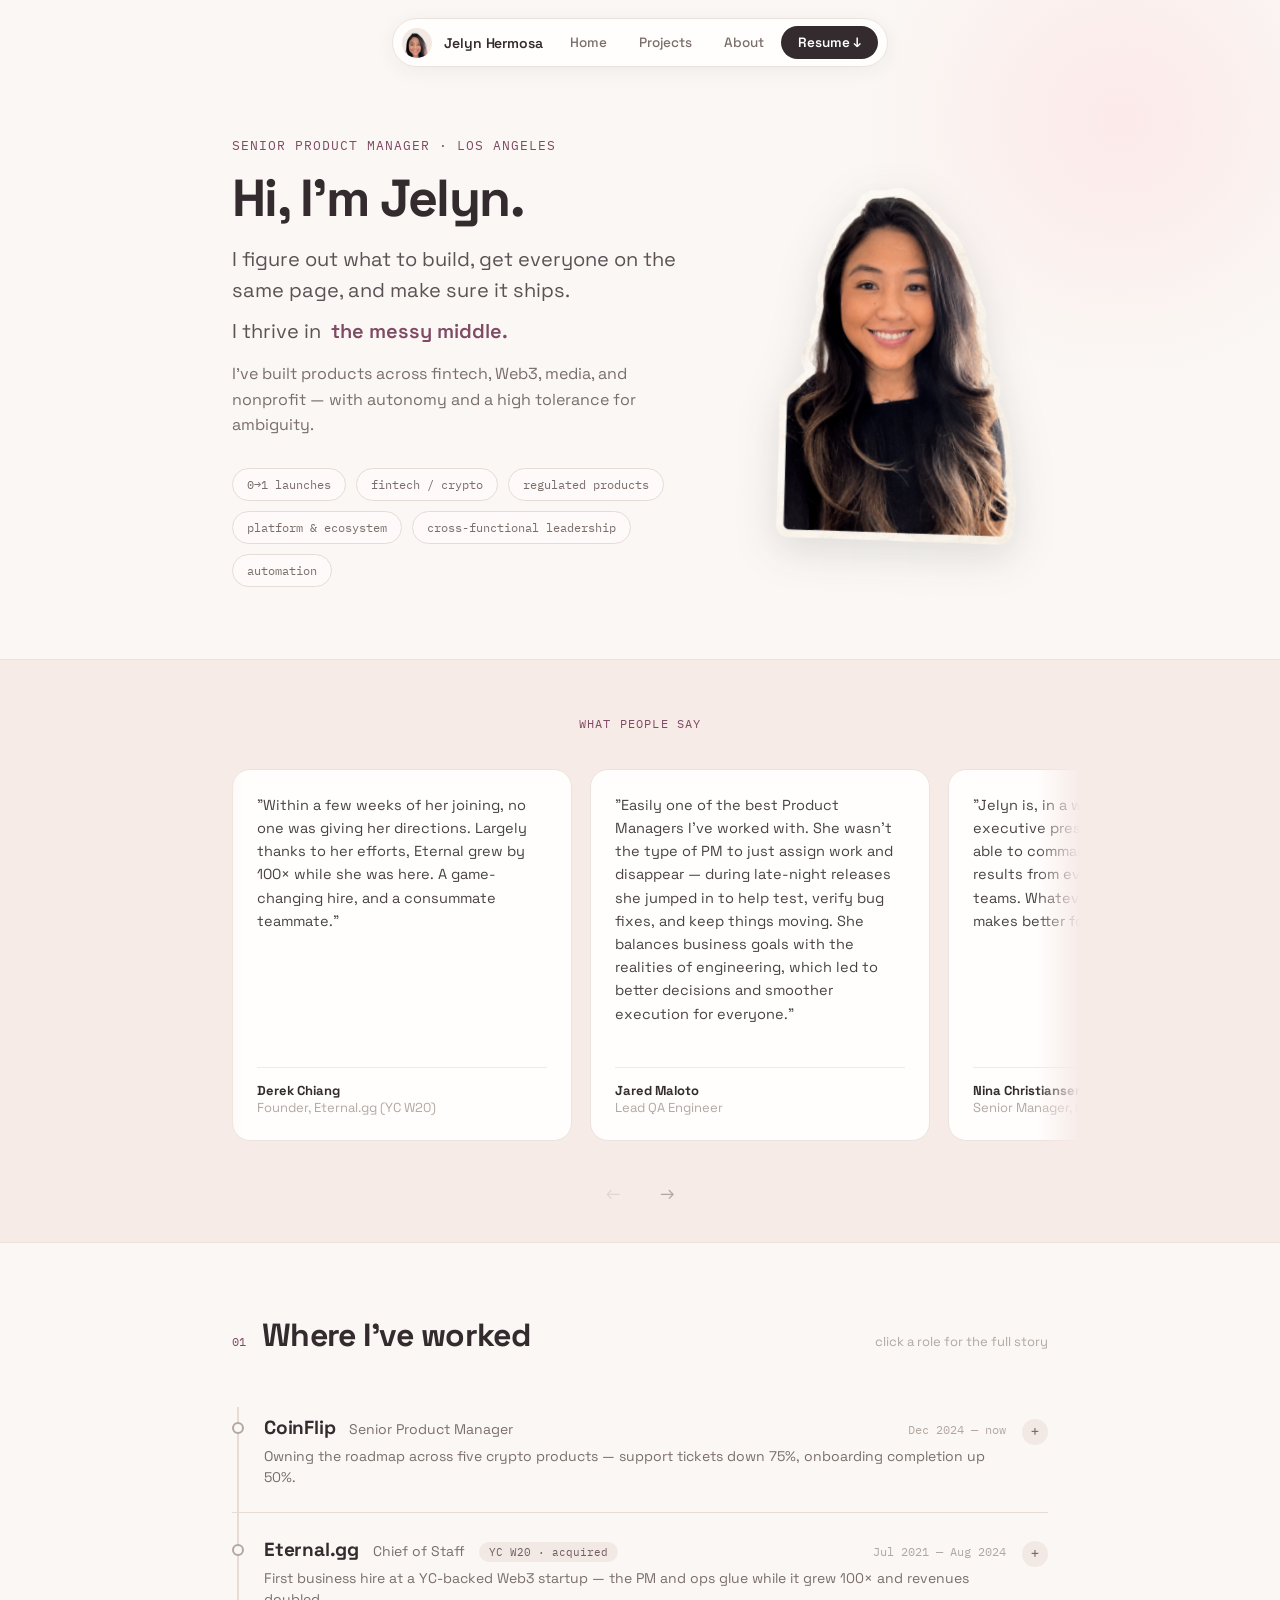
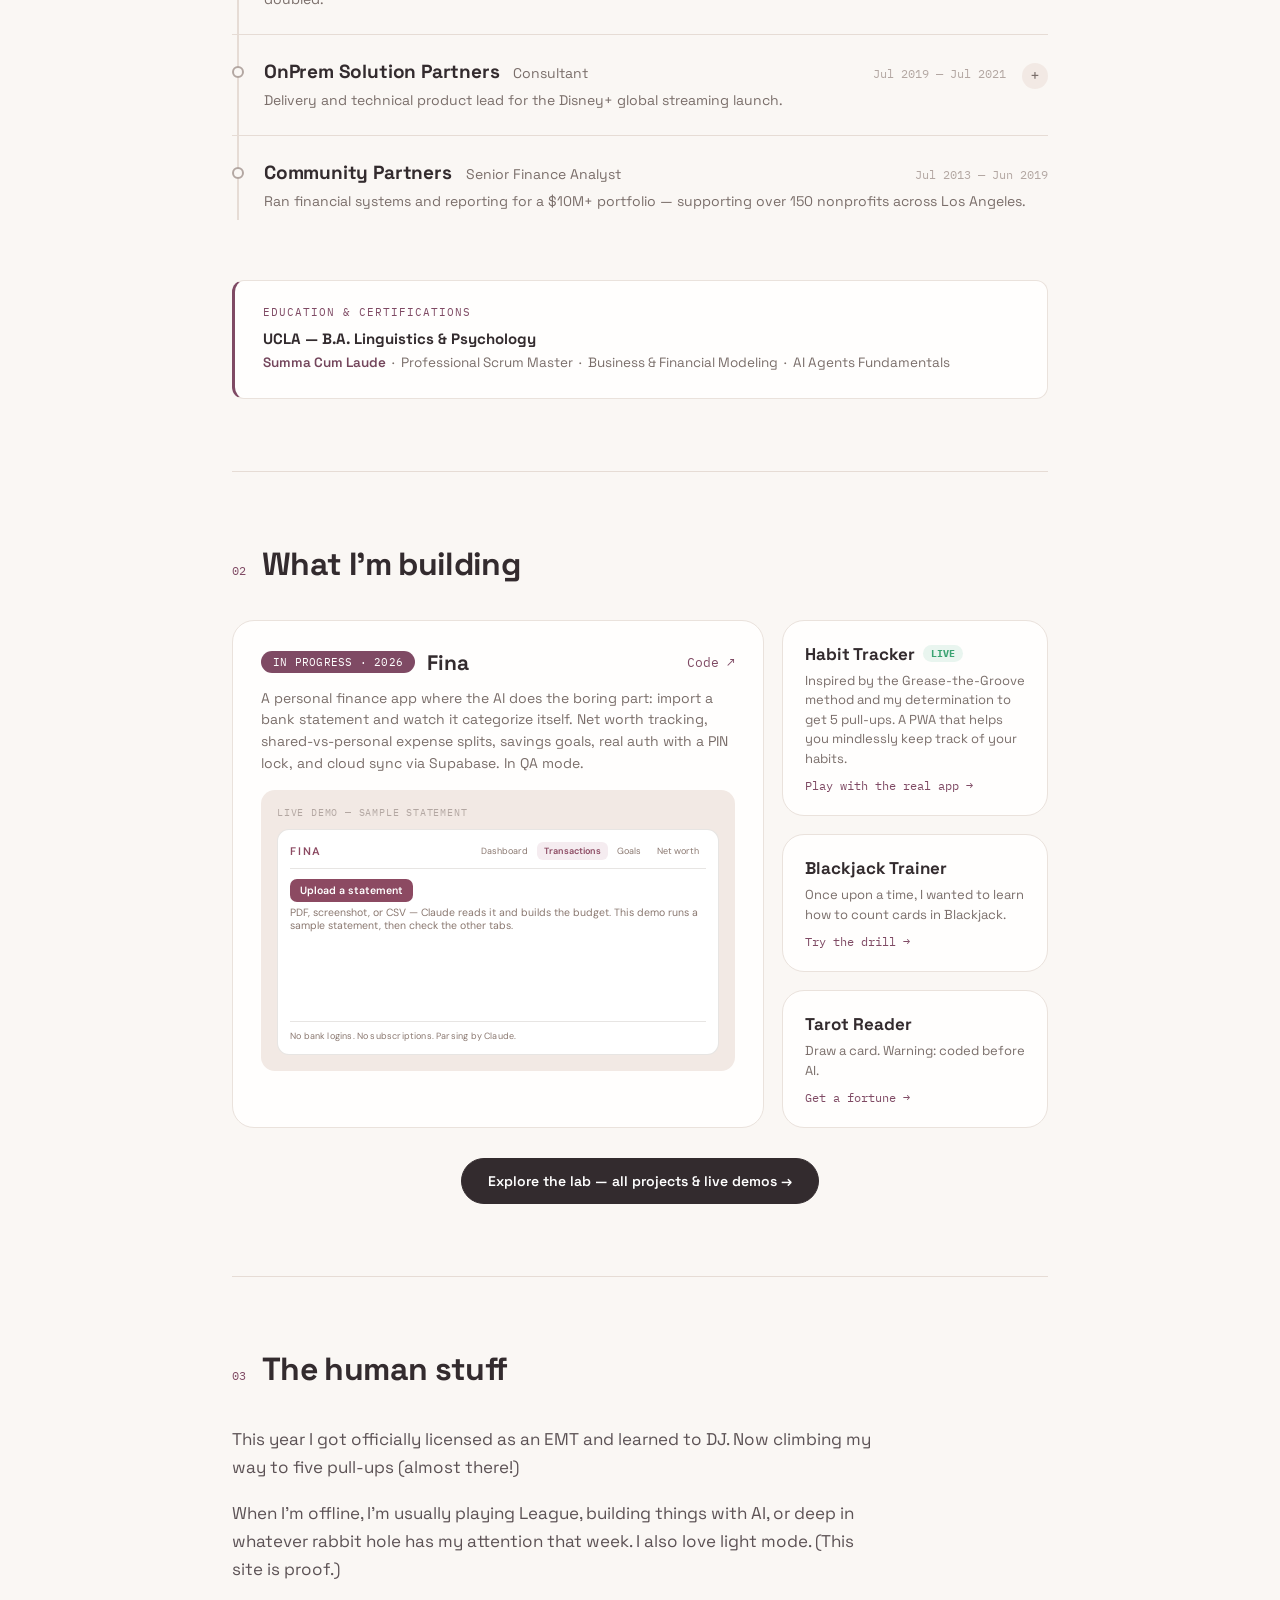
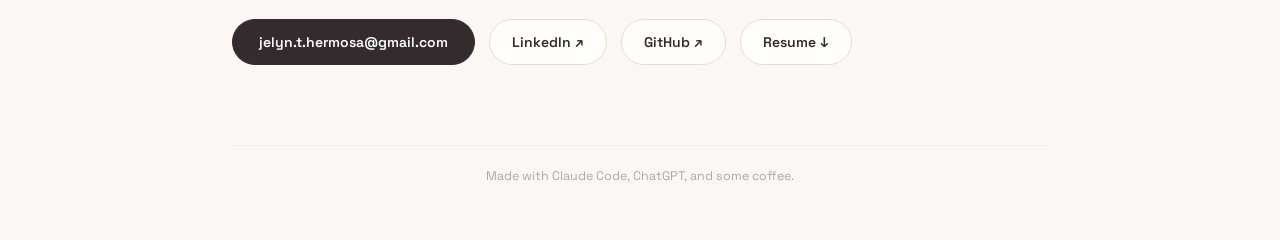
==== commit 538c59e2: "Mobile: cycling phrase breaks to its own line cleanly Co-Authored-By: Claude Fable 5 <noreply@anthro" ====
--- a/index.html
+++ b/index.html
@@ -72,6 +72,7 @@
     @media (max-width: 760px) {
       .hero { grid-template-columns: 1fr; gap: 36px; padding-top: 40px; }
       .hero__photo img { width: 210px; }
+      .cycle-clip { display: block; margin-left: 0; max-width: 100%; }
     }
 
     /* ══ REVIEWS BAND ══ */
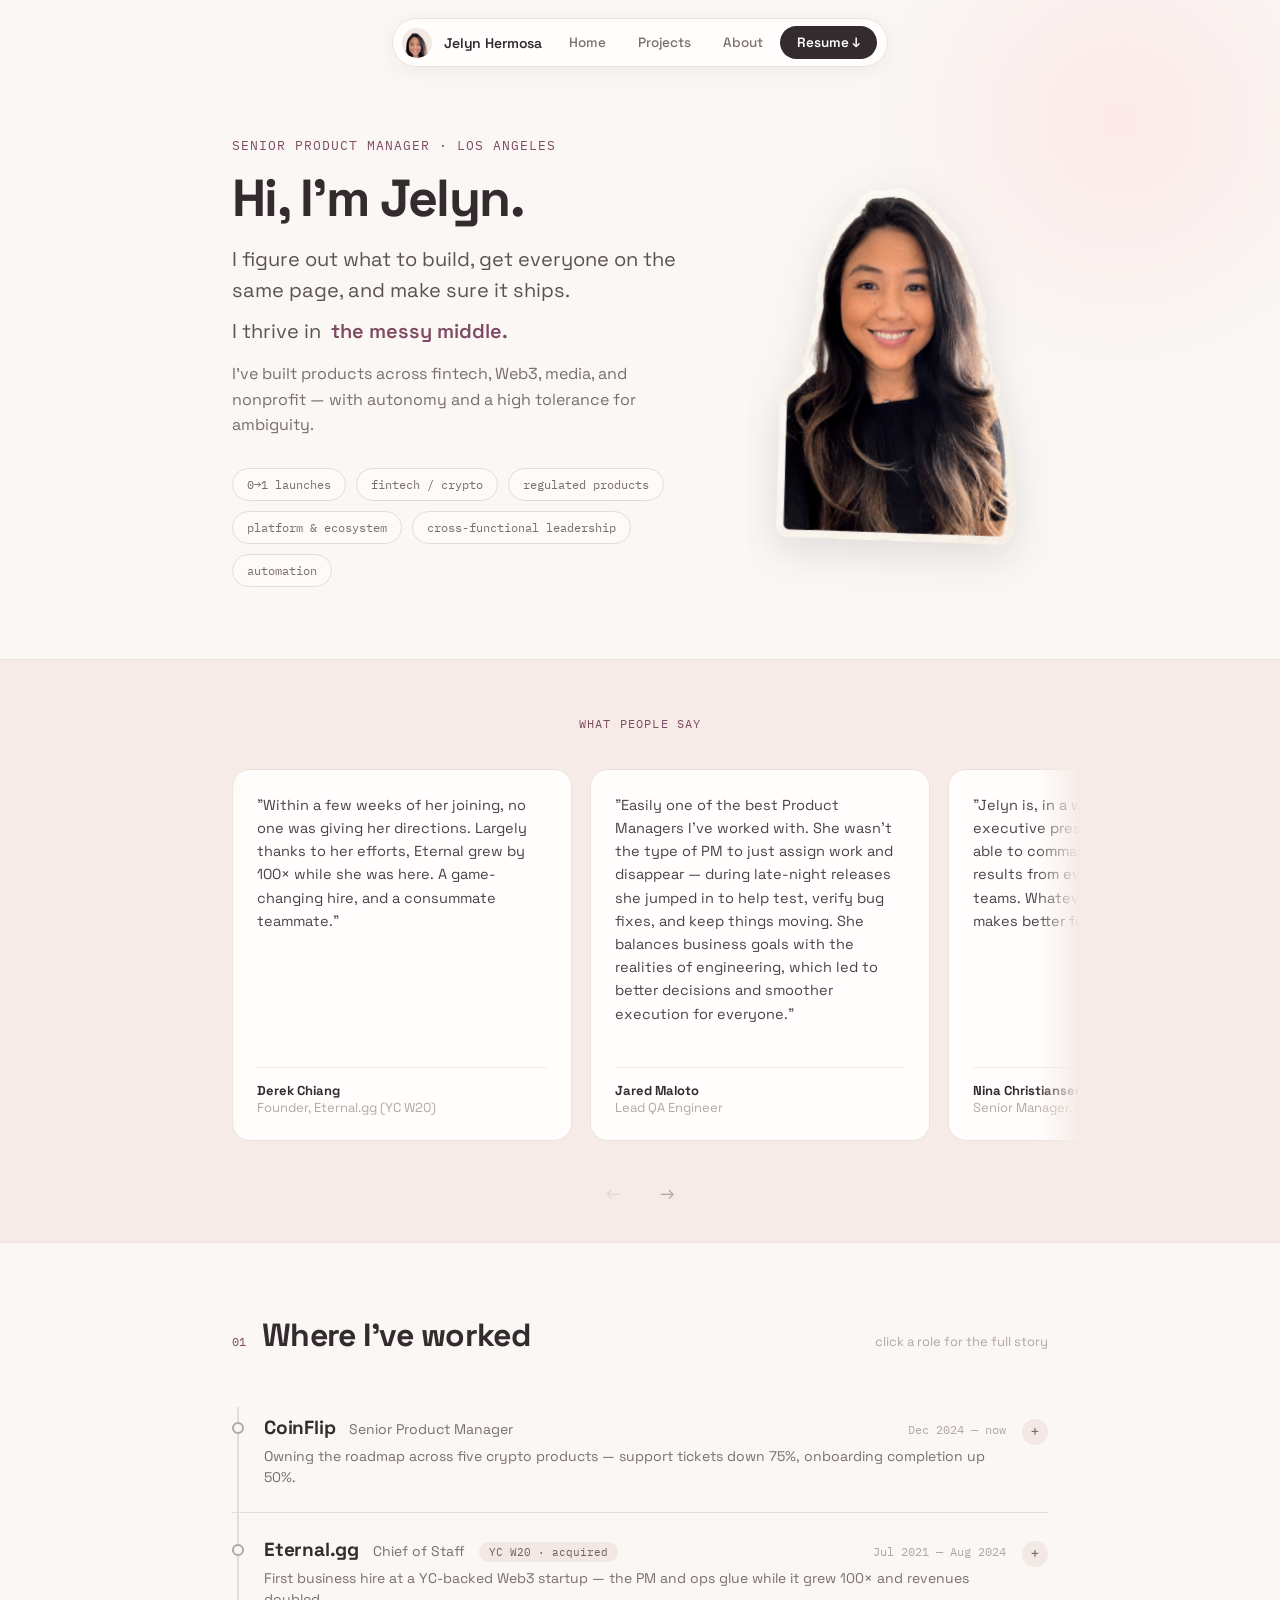
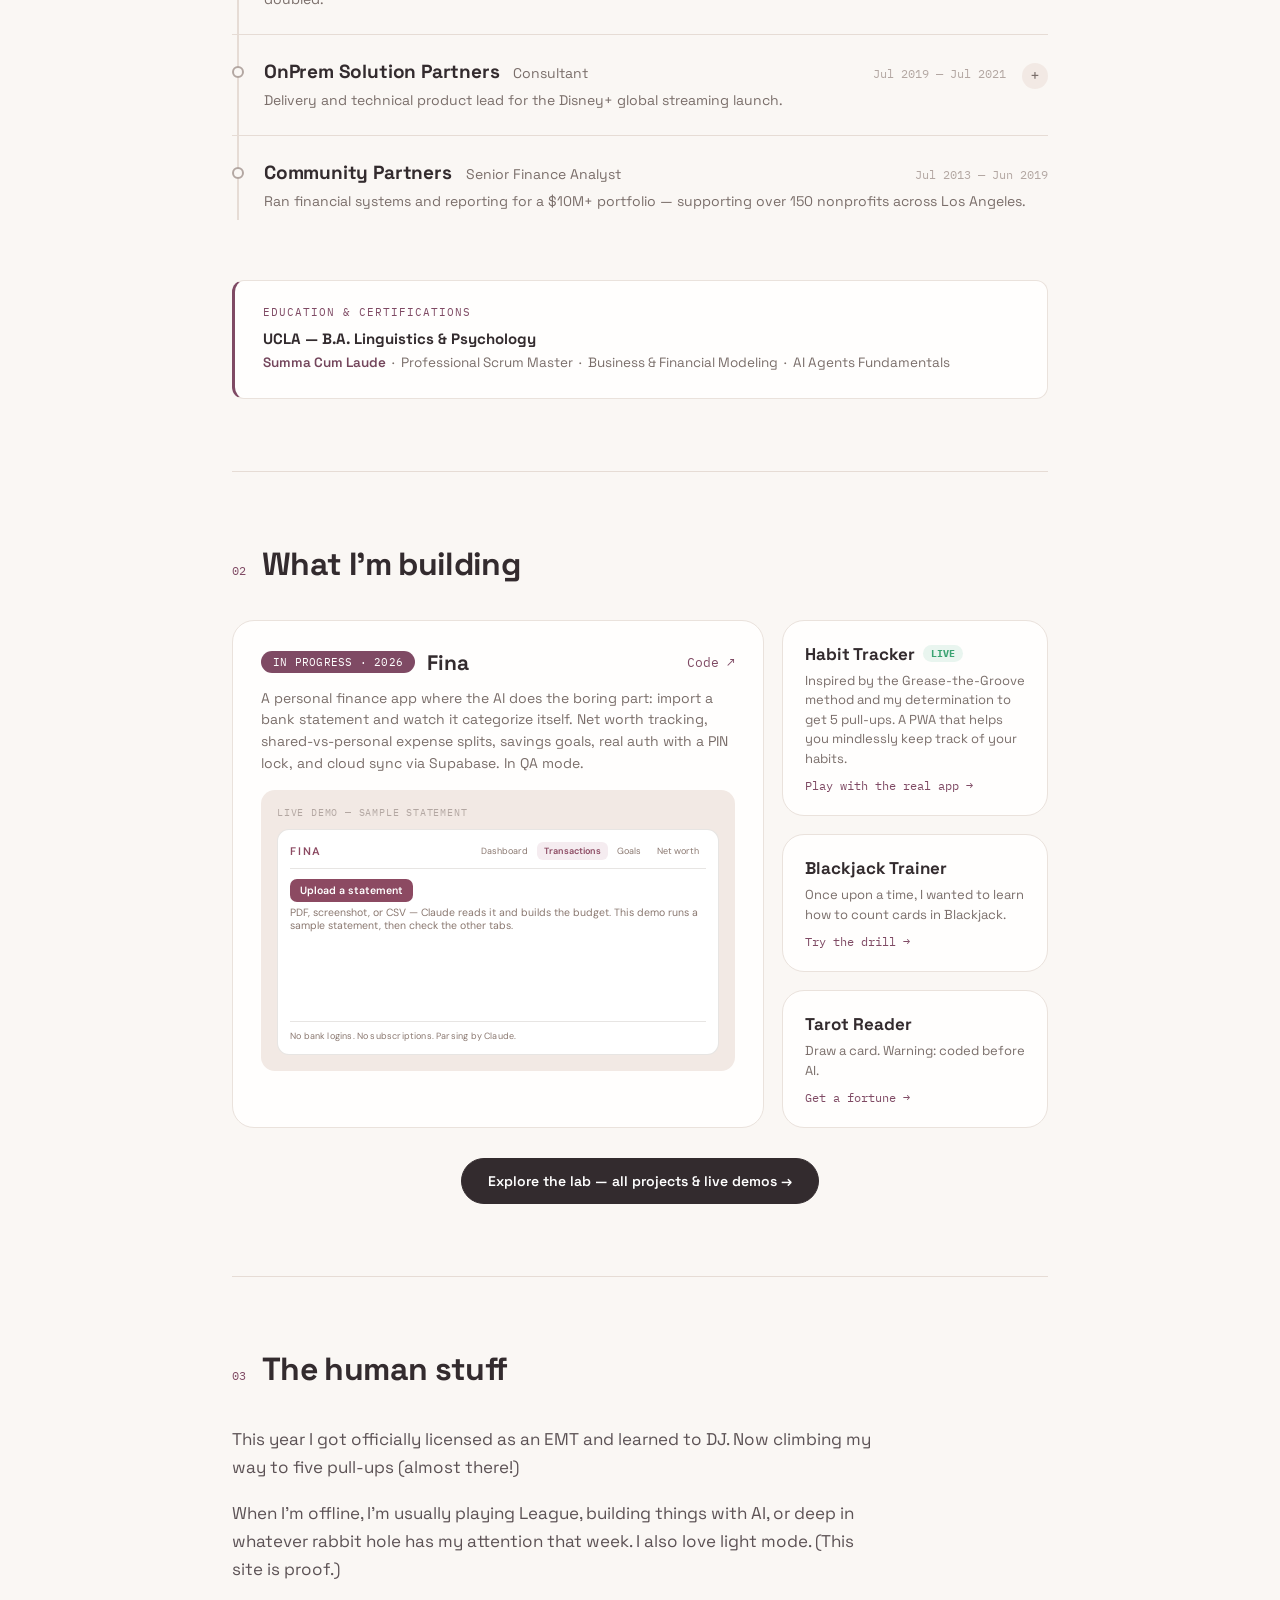
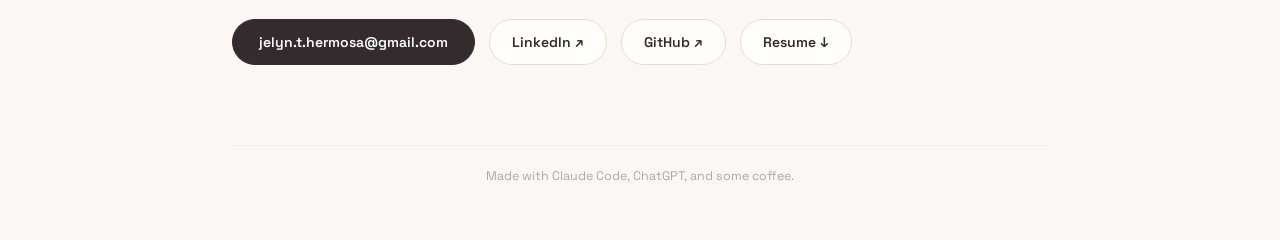
==== commit 0b521a53: "Peek-a-boo photo (hover/tap), self-calibrating word-cycle baseline, mobile date layout - Hero photo " ====
--- a/index.html
+++ b/index.html
@@ -61,18 +61,24 @@
     .cycle-word.exit { opacity: 0; transform: translateY(-110%); }
     .hero__more { margin-top: 14px; font-size: 16px; color: var(--gray-1); line-height: 1.6; max-width: 560px; }
     .hero .chips { margin-top: 30px; }
-    .hero__photo { justify-self: center; }
+    .hero__photo { justify-self: center; overflow: hidden; padding: 20px; margin: -20px; }
     .hero__photo img {
       width: 260px; display: block;
       filter: drop-shadow(0 12px 20px rgba(51, 43, 46, 0.14));
       transform: rotate(2deg);
-      transition: transform 0.3s var(--ease);
-    }
-    .hero__photo:hover img { transform: rotate(-2deg) scale(1.03); }
+      transition: transform 0.55s cubic-bezier(0.34, 1.4, 0.64, 1);
+    }
+    /* shy: she ducks down behind the edge — just forehead and eyes peeking over */
+    .hero__photo.shy img { transform: translateY(66%) rotate(-9deg); }
+    @media (max-width: 560px) {
+      .entry__top { gap: 2px 14px; }
+      .entry__period { flex-basis: 100%; order: 2; margin-left: 0; }
+      .entry__role, .entry__badge { flex-basis: 100%; order: 3; }
+    }
     @media (max-width: 760px) {
       .hero { grid-template-columns: 1fr; gap: 36px; padding-top: 40px; }
       .hero__photo img { width: 210px; }
-      .cycle-clip { display: block; margin-left: 0; max-width: 100%; }
+      .cycle-clip { display: block; margin-left: 0; max-width: 100%; top: 0 !important; }
     }
 
     /* ══ REVIEWS BAND ══ */
@@ -649,6 +655,22 @@
     clip.style.width = Math.ceil(maxW) + 4 + 'px';
     words.forEach(w => { w.style.fontSize = cs.fontSize; });
 
+    // Calibrate: an empty inline-block's bottom edge sits exactly on the baseline,
+    // so one marker in the sentence and one inside the word give the true offset.
+    if (getComputedStyle(clip).display !== 'block') {
+      const mark = () => {
+        const i = document.createElement('i');
+        i.style.cssText = 'display:inline-block;width:0;height:0;padding:0;margin:0;';
+        return i;
+      };
+      const m1 = mark(), m2 = mark();
+      clip.parentNode.insertBefore(m1, clip);
+      words[0].appendChild(m2);
+      const gap = m2.getBoundingClientRect().bottom - m1.getBoundingClientRect().bottom;
+      m1.remove(); m2.remove();
+      if (Math.abs(gap) > 0.05) clip.style.top = (-gap).toFixed(2) + 'px';
+    }
+
     let cur = 0;
     setInterval(() => {
       const prev = cur;
@@ -699,6 +721,37 @@
       strip.scrollBy({ left: -stepSize(), behavior: 'smooth' });
     });
   });
+
+  /* ══ SHY PHOTO ══════════════════════════════════════════════════ */
+  (function () {
+    var wrap = document.querySelector('.hero__photo');
+    if (!wrap) return;
+    if (window.matchMedia('(prefers-reduced-motion: reduce)').matches) return;
+
+    var hasHover = window.matchMedia('(hover: hover) and (pointer: fine)').matches;
+
+    function comeBack() { wrap.classList.remove('shy'); }
+
+    if (hasHover) {
+      wrap.addEventListener('mouseenter', function () {
+        if (wrap.classList.contains('shy')) return;
+        wrap.classList.add('shy');
+        // once she's hidden, the next mouse movement coaxes her back out
+        setTimeout(function () {
+          document.addEventListener('mousemove', comeBack, { once: true });
+        }, 650);
+      });
+    } else {
+      // touch: tap the photo to make her hide, tap anywhere to bring her back
+      wrap.addEventListener('click', function () {
+        if (wrap.classList.contains('shy')) return;
+        wrap.classList.add('shy');
+        setTimeout(function () {
+          document.addEventListener('click', comeBack, { once: true });
+        }, 450);
+      });
+    }
+  })();
 
   /* ══ UCLA CONFETTI ══════════════════════════════════════════════ */
   (function () {
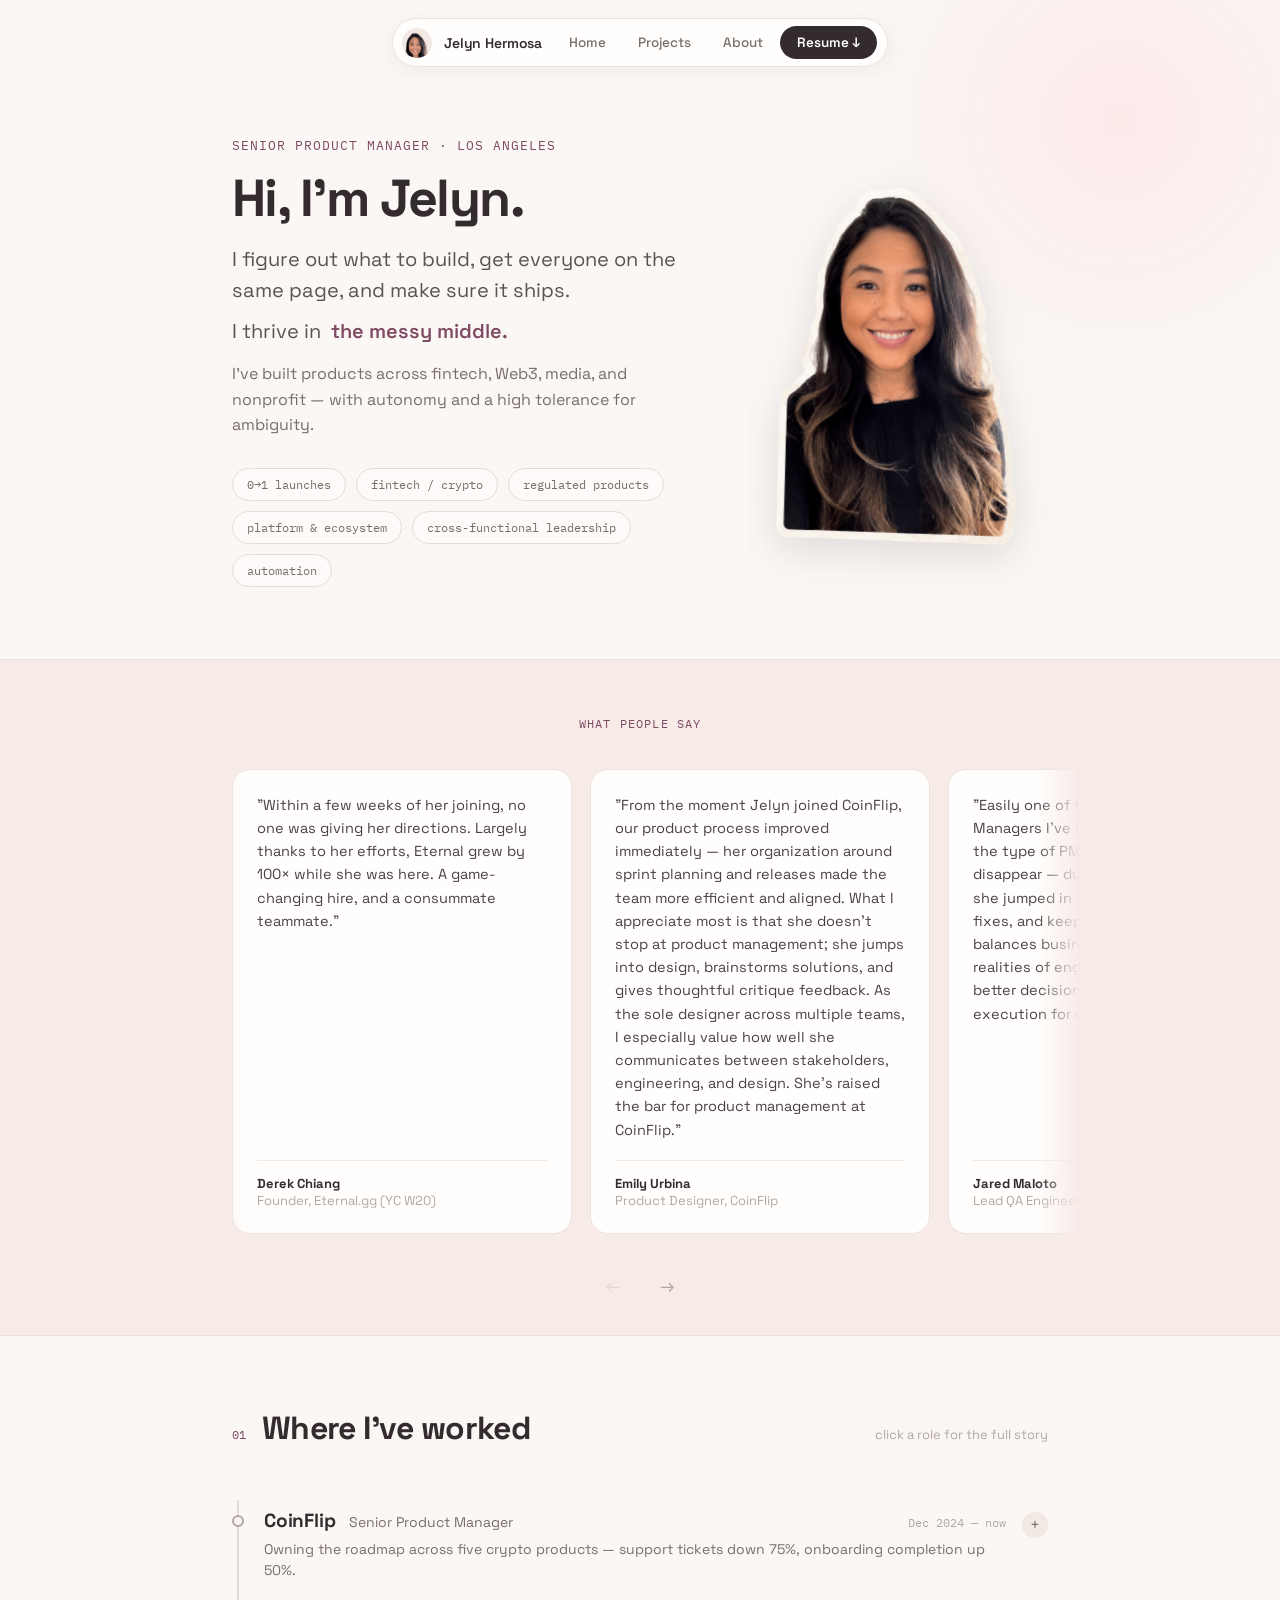
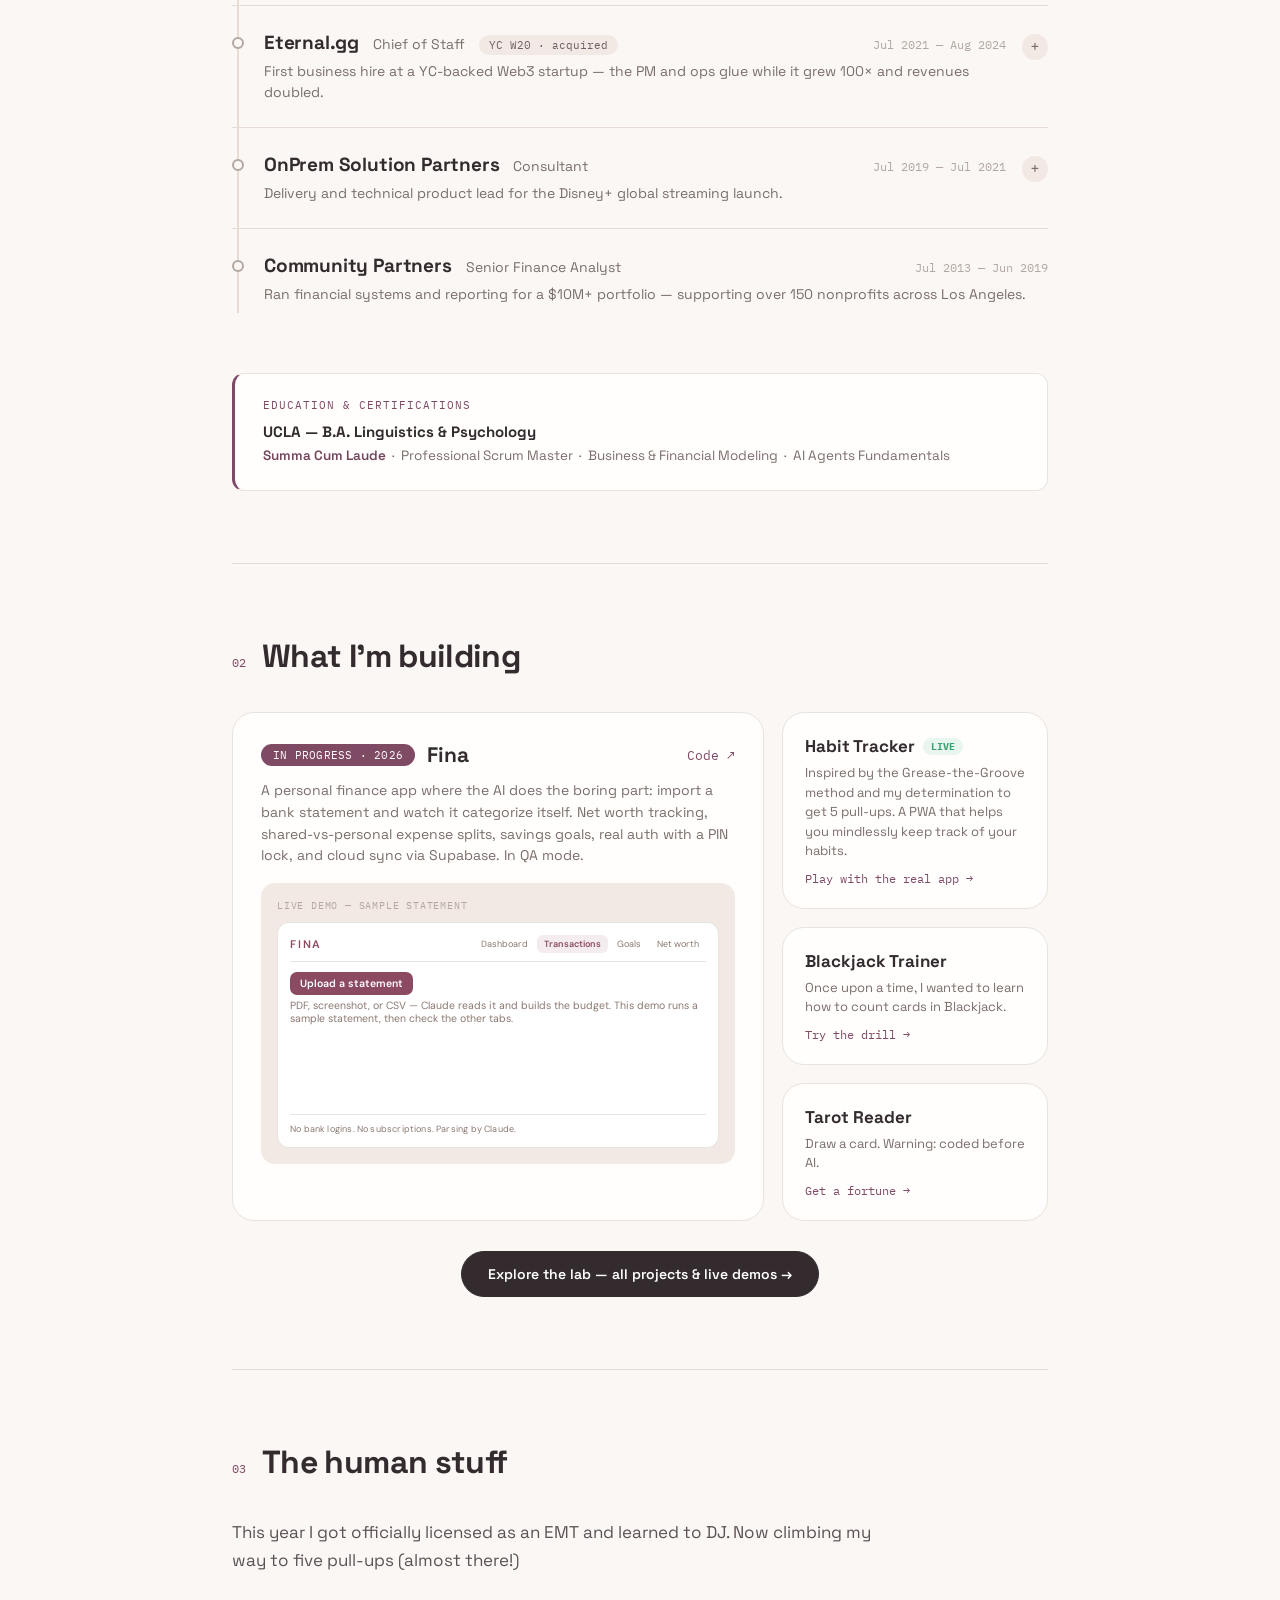
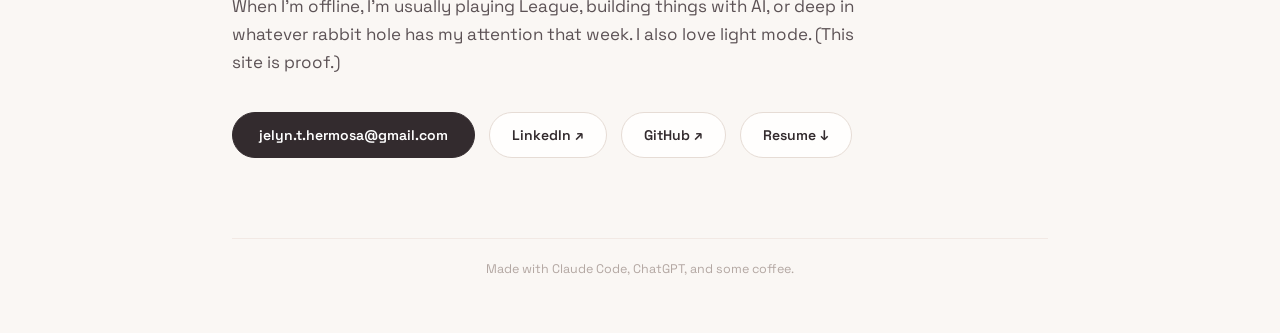
==== commit 9be1f832: "Add Emily Urbina testimonial (Product Designer, CoinFlip) Co-Authored-By: Claude Fable 5 <noreply@an" ====
--- a/index.html
+++ b/index.html
@@ -335,6 +335,11 @@
         <div class="rev-card">
           <p class="rev-card__text">"Within a few weeks of her joining, no one was giving her directions. Largely thanks to her efforts, Eternal grew by 100× while she was here. A game-changing hire, and a consummate teammate."</p>
           <p class="rev-card__who"><b>Derek Chiang</b><br>Founder, Eternal.gg (YC W20)</p>
+        </div>
+
+        <div class="rev-card">
+          <p class="rev-card__text">"From the moment Jelyn joined CoinFlip, our product process improved immediately — her organization around sprint planning and releases made the team more efficient and aligned. What I appreciate most is that she doesn't stop at product management; she jumps into design, brainstorms solutions, and gives thoughtful critique feedback. As the sole designer across multiple teams, I especially value how well she communicates between stakeholders, engineering, and design. She's raised the bar for product management at CoinFlip."</p>
+          <p class="rev-card__who"><b>Emily Urbina</b><br>Product Designer, CoinFlip</p>
         </div>
 
         <div class="rev-card">
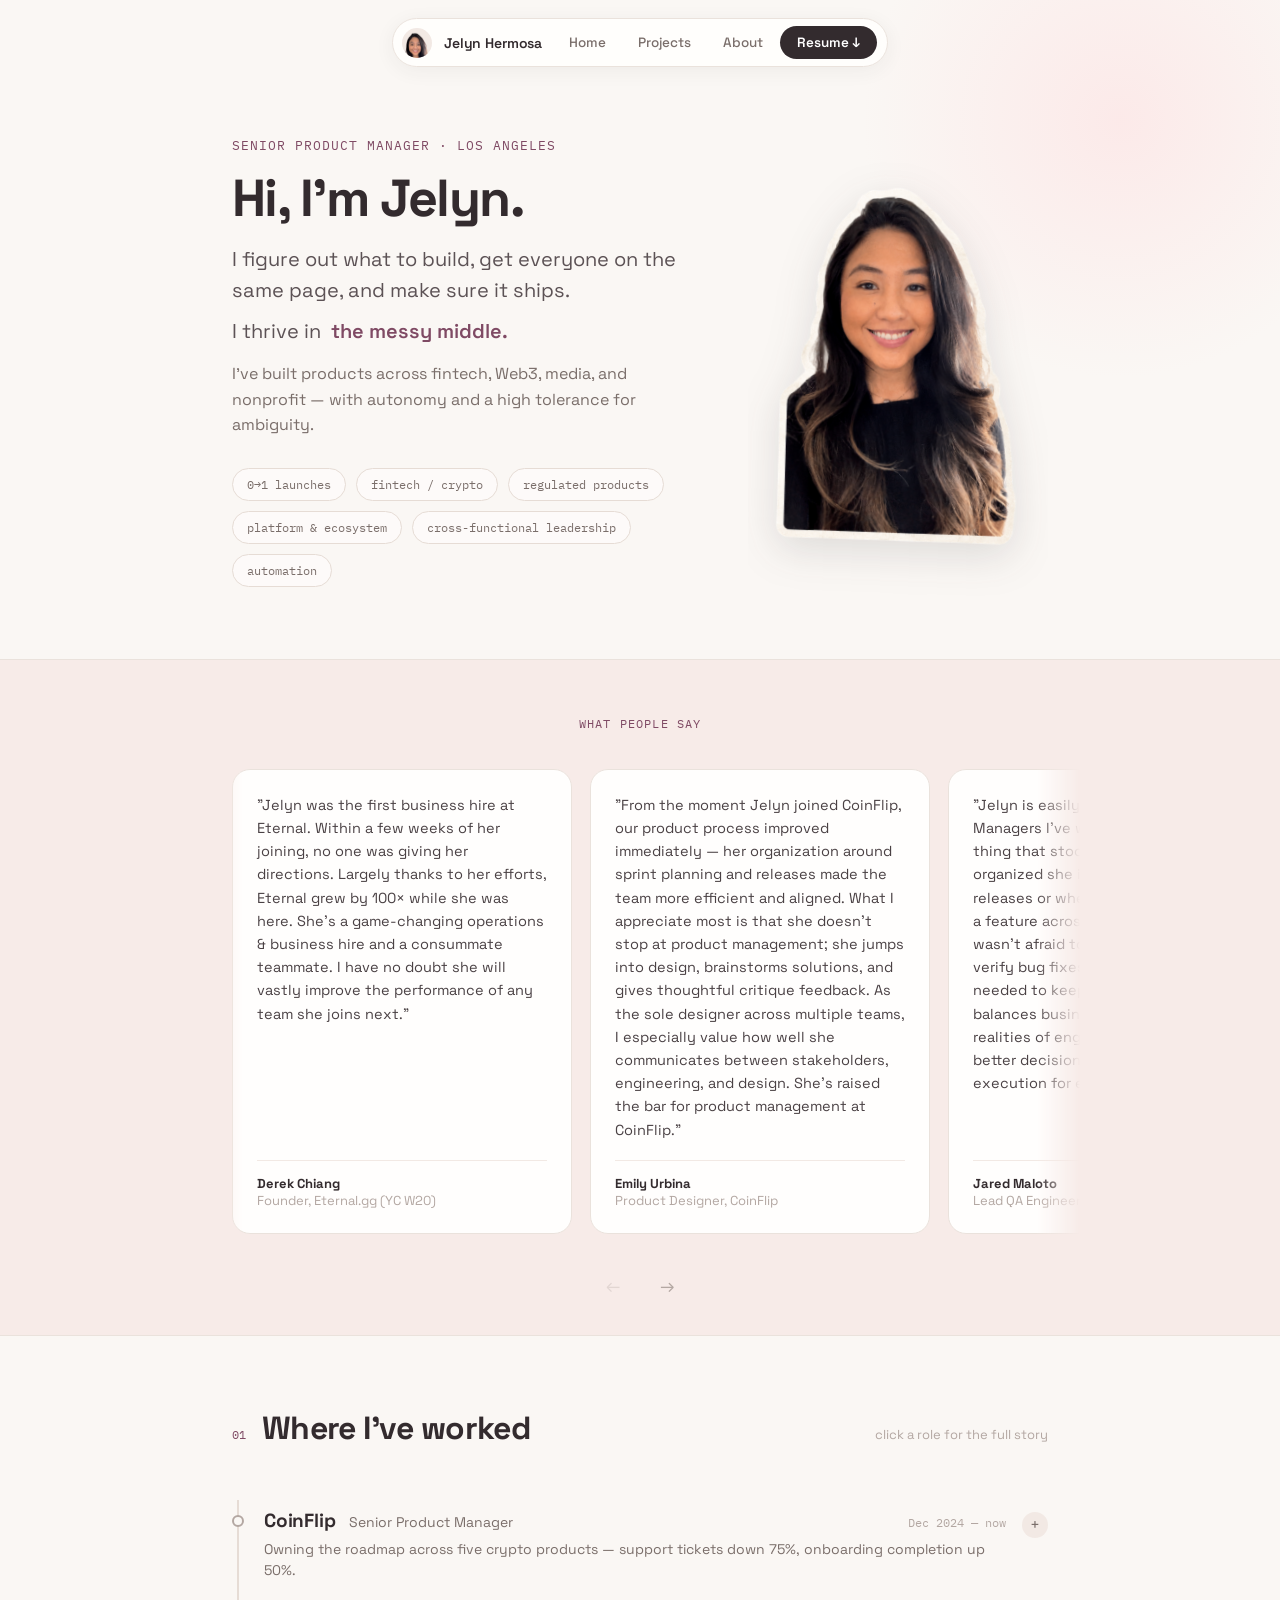
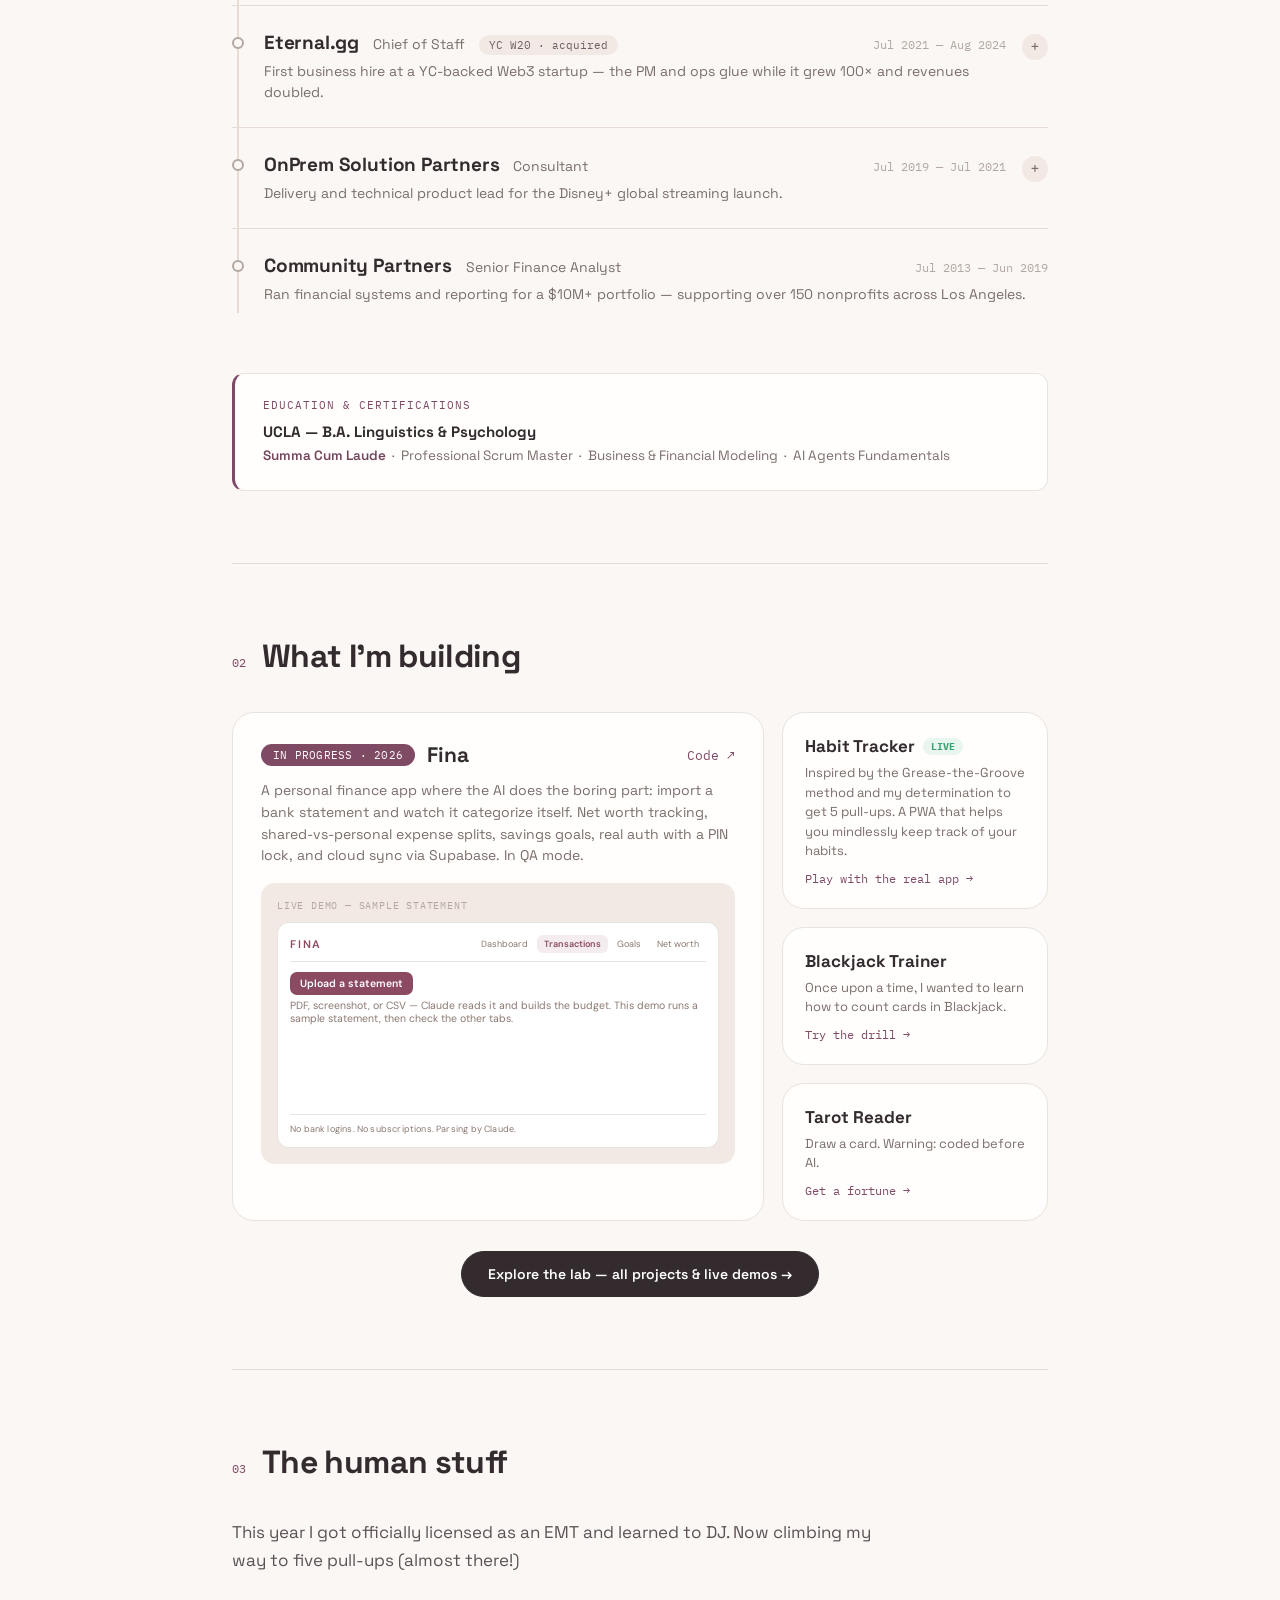
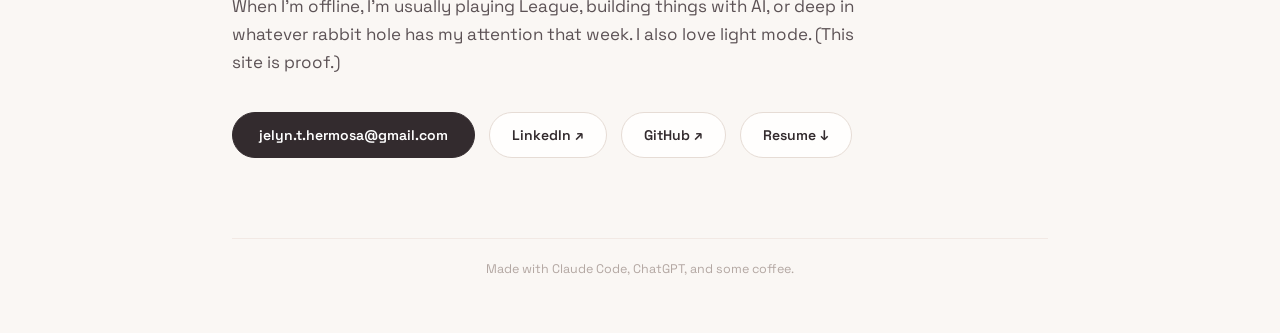
==== commit a7adda1a: "add testimonials" ====
--- a/index.html
+++ b/index.html
@@ -333,7 +333,7 @@
       <div class="visual-strip rev-strip">
 
         <div class="rev-card">
-          <p class="rev-card__text">"Within a few weeks of her joining, no one was giving her directions. Largely thanks to her efforts, Eternal grew by 100× while she was here. A game-changing hire, and a consummate teammate."</p>
+          <p class="rev-card__text">"Jelyn was the first business hire at Eternal. Within a few weeks of her joining, no one was giving her directions. Largely thanks to her efforts, Eternal grew by 100× while she was here. She's a game-changing operations & business hire and a consummate teammate. I have no doubt she will vastly improve the performance of any team she joins next."</p>
           <p class="rev-card__who"><b>Derek Chiang</b><br>Founder, Eternal.gg (YC W20)</p>
         </div>
 
@@ -343,32 +343,32 @@
         </div>
 
         <div class="rev-card">
-          <p class="rev-card__text">"Easily one of the best Product Managers I've worked with. She wasn't the type of PM to just assign work and disappear — during late-night releases she jumped in to help test, verify bug fixes, and keep things moving. She balances business goals with the realities of engineering, which led to better decisions and smoother execution for everyone."</p>
-          <p class="rev-card__who"><b>Jared Maloto</b><br>Lead QA Engineer</p>
+          <p class="rev-card__text">"Jelyn is easily one of the best Product Managers I've worked with. The first thing that stood out to me was how organized she is. During late-night releases or when we were trying to get a feature across the finish line, she wasn't afraid to jump in and help test, verify bug fixes, or do whatever was needed to keep things moving. She balances business goals with the realities of engineering, which led to better decisions and smoother execution for everyone involved."</p>
+          <p class="rev-card__who"><b>Jared Maloto</b><br>Lead QA Engineer, CoinFlip</p>
         </div>
 
         <div class="rev-card">
-          <p class="rev-card__text">"Jelyn is, in a word, a superstar. Her executive presence inspires me. She is able to command a meeting and extract results from even the most difficult teams. Whatever Jelyn touches, she makes better for everyone involved."</p>
+          <p class="rev-card__text">"Jelyn is, in a word, a superstar. Her executive presence inspires me. She is able to command a meeting and extract results from even the most difficult teams. Jelyn is truly a leader on our team. Whatever Jelyn touches, she makes better for everyone involved."</p>
           <p class="rev-card__who"><b>Nina Christiansen</b><br>Senior Manager, OnPrem</p>
         </div>
 
         <div class="rev-card">
-          <p class="rev-card__text">"Jelyn just makes everything easier. She's the bridge between devs and legal, compliance, vendors — and keeps everyone on the same page without anyone feeling managed. She even picked up coding to understand our world better. When leadership pushes for unrealistic timelines, she's the one who pushes back so we don't have to. Genuinely the best PM I've worked with."</p>
-          <p class="rev-card__who"><b>Manor Deshmukh</b><br>Full Stack Engineer</p>
+          <p class="rev-card__text">"Jelyn just makes everything easier. She's the bridge between devs and legal, compliance, vendors, and keeps everyone on the same page without anyone feeling managed. She even picked up coding to understand our world better. When leadership pushes for unrealistic timelines, she's the one who pushes back so we don't have to. Genuinely the best PM I've worked with."</p>
+          <p class="rev-card__who"><b>Manor Deshmukh</b><br>Full Stack Engineer, CoinFlip</p>
         </div>
 
         <div class="rev-card">
-          <p class="rev-card__text">"Continuously surprising. She does everything well and does it fast. Regardless what task, small or big, her expertise or not, she will get it done. Positive, observant, skillful, helpful — the list goes on."</p>
+          <p class="rev-card__text">"Continuously surprising. She does everything well and does it fast, from presentations to designing the dashboards to meeting client expectations in any way. The greatest aspect of working with Jelyn is that regardless what task, small or big, her expertise or not, she will get it done. Jelyn is positive, observant, skillful, helpful, the list goes on and on."</p>
           <p class="rev-card__who"><b>Pedram Fouroutan</b><br>Senior Manager, OnPrem</p>
         </div>
 
         <div class="rev-card">
-          <p class="rev-card__text">"She carries herself very well in front of the client, exhibiting clear communication skills and competency. She joined mid-way but quickly ramped up and owned one of the more complicated workstreams."</p>
+          <p class="rev-card__text">"I've really enjoyed advising on Jelyn's projects because she's fantastic at what she does. She carries herself very well in front of the client, exhibiting clear communication skills and competency. She joined mid-way but was able to quickly ramp up & own one of the more complicated workstreams."</p>
           <p class="rev-card__who"><b>Yvonne Cheng</b><br>Associate VP, OnPrem</p>
         </div>
 
         <div class="rev-card">
-          <p class="rev-card__text">"Such a joy to work with! She met the challenge of becoming our Development Lead head on and exceeded all expectations, implementing great processes that made our development more organized and efficient."</p>
+          <p class="rev-card__text">"Jelyn is such a joy to work with! She brings a positive, can-do attitude every day. She is an extremely fast learner and hard worker. She joined halfway through and got up to speed in less than a week. She met the challenge of becoming our Development Lead head on and exceeded all expectations. She has implemented great processes to make our development more organized and efficient."</p>
           <p class="rev-card__who"><b>Kayla O'Brien</b><br>Senior Consultant, OnPrem</p>
         </div>
 
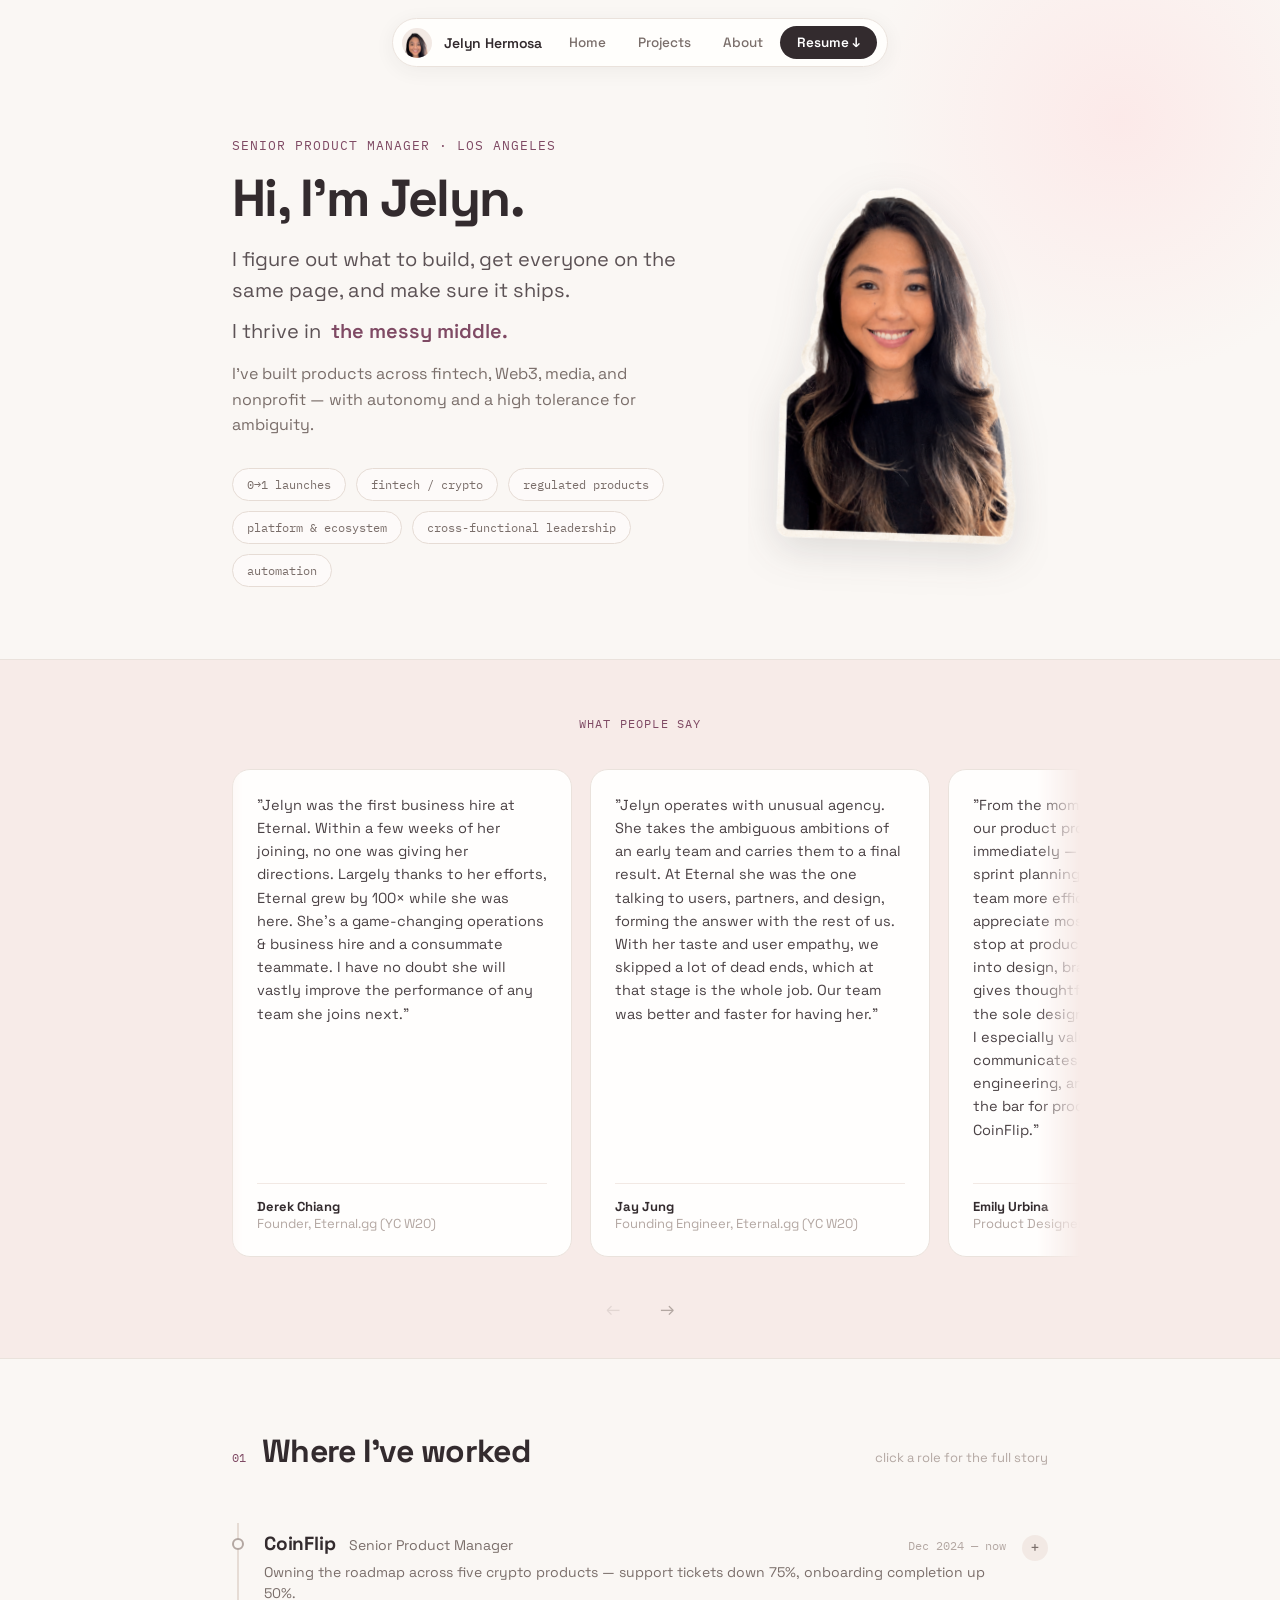
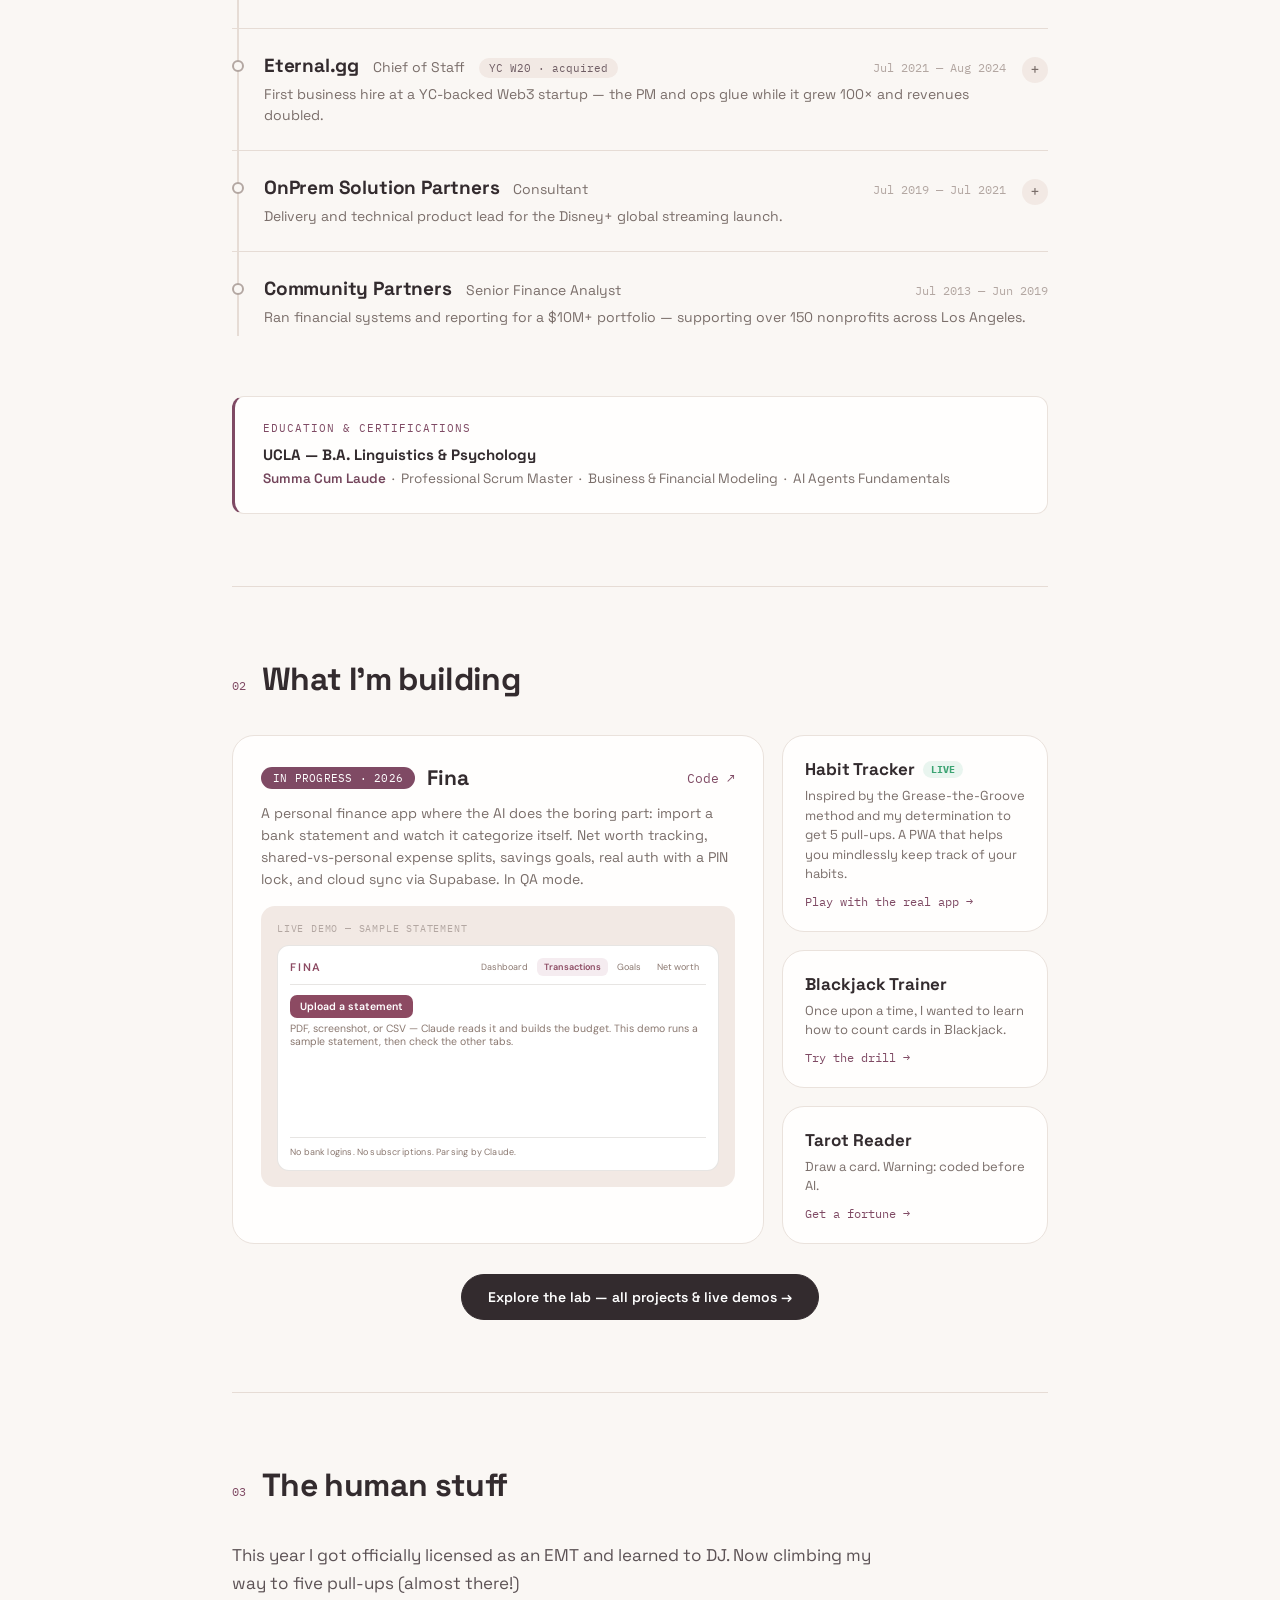
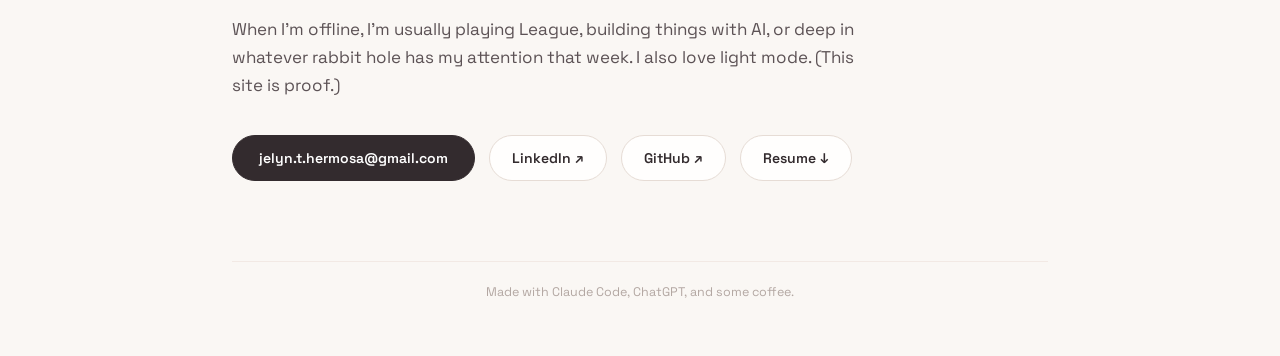
==== commit 7c5f29de: "Add Naveed Najam and Jay Jung testimonials Co-Authored-By: Claude Opus 4.8 <noreply@anthropic.com>" ====
--- a/index.html
+++ b/index.html
@@ -338,8 +338,18 @@
         </div>
 
         <div class="rev-card">
+          <p class="rev-card__text">"Jelyn operates with unusual agency. She takes the ambiguous ambitions of an early team and carries them to a final result. At Eternal she was the one talking to users, partners, and design, forming the answer with the rest of us. With her taste and user empathy, we skipped a lot of dead ends, which at that stage is the whole job. Our team was better and faster for having her."</p>
+          <p class="rev-card__who"><b>Jay Jung</b><br>Founding Engineer, Eternal.gg (YC W20)</p>
+        </div>
+
+        <div class="rev-card">
           <p class="rev-card__text">"From the moment Jelyn joined CoinFlip, our product process improved immediately — her organization around sprint planning and releases made the team more efficient and aligned. What I appreciate most is that she doesn't stop at product management; she jumps into design, brainstorms solutions, and gives thoughtful critique feedback. As the sole designer across multiple teams, I especially value how well she communicates between stakeholders, engineering, and design. She's raised the bar for product management at CoinFlip."</p>
           <p class="rev-card__who"><b>Emily Urbina</b><br>Product Designer, CoinFlip</p>
+        </div>
+
+        <div class="rev-card">
+          <p class="rev-card__text">"Within her first 90 days she had become the subject matter expert on every product that fell within her responsibilities, and she had built strong working relationships with stakeholders and ICs across multiple departments. She identified gaps in our processes and didn't wait for direction. She organized new processes, produced documentation, and trained the team to follow them. Jelyn is one of the more effective communicators I've worked with. She manages expectations well with the executive team and delivers products and strategy in a manner that we have all come to rely on."</p>
+          <p class="rev-card__who"><b>Naveed Najam</b><br>Product Manager, CoinFlip</p>
         </div>
 
         <div class="rev-card">
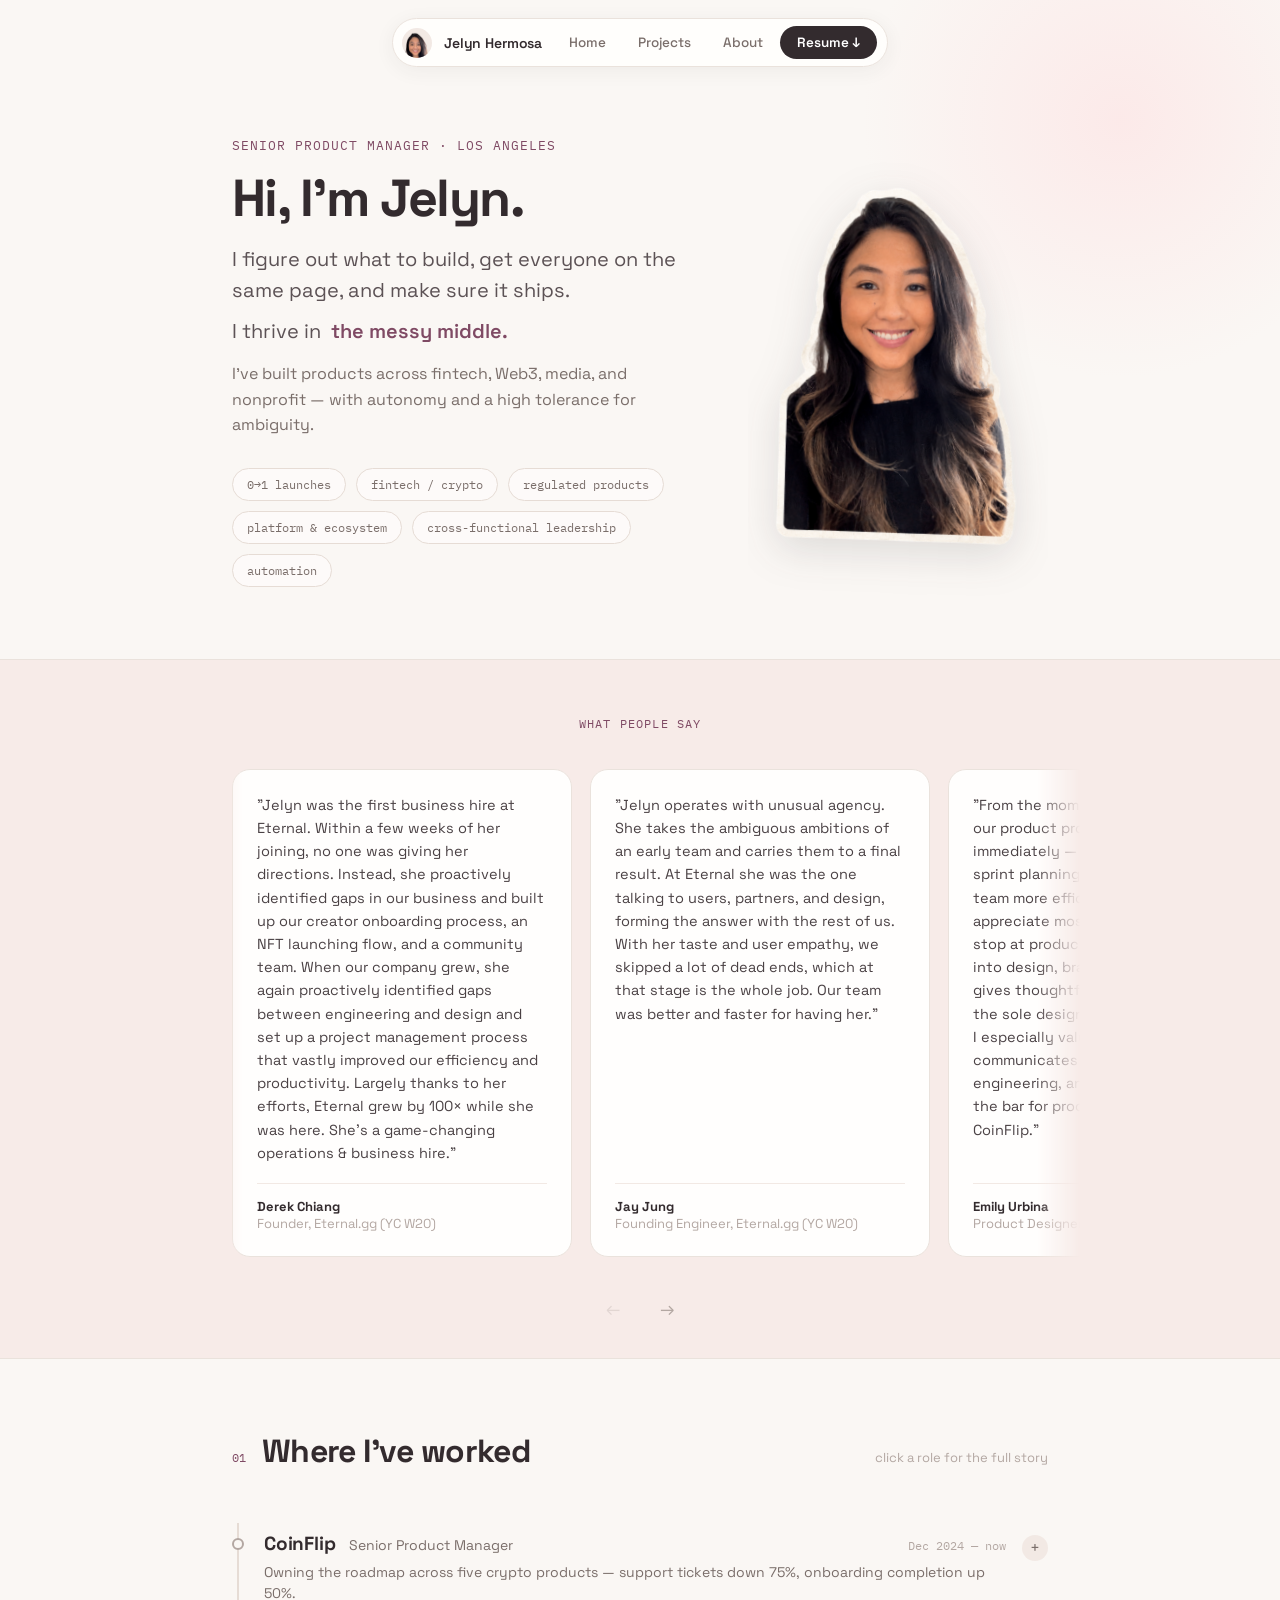
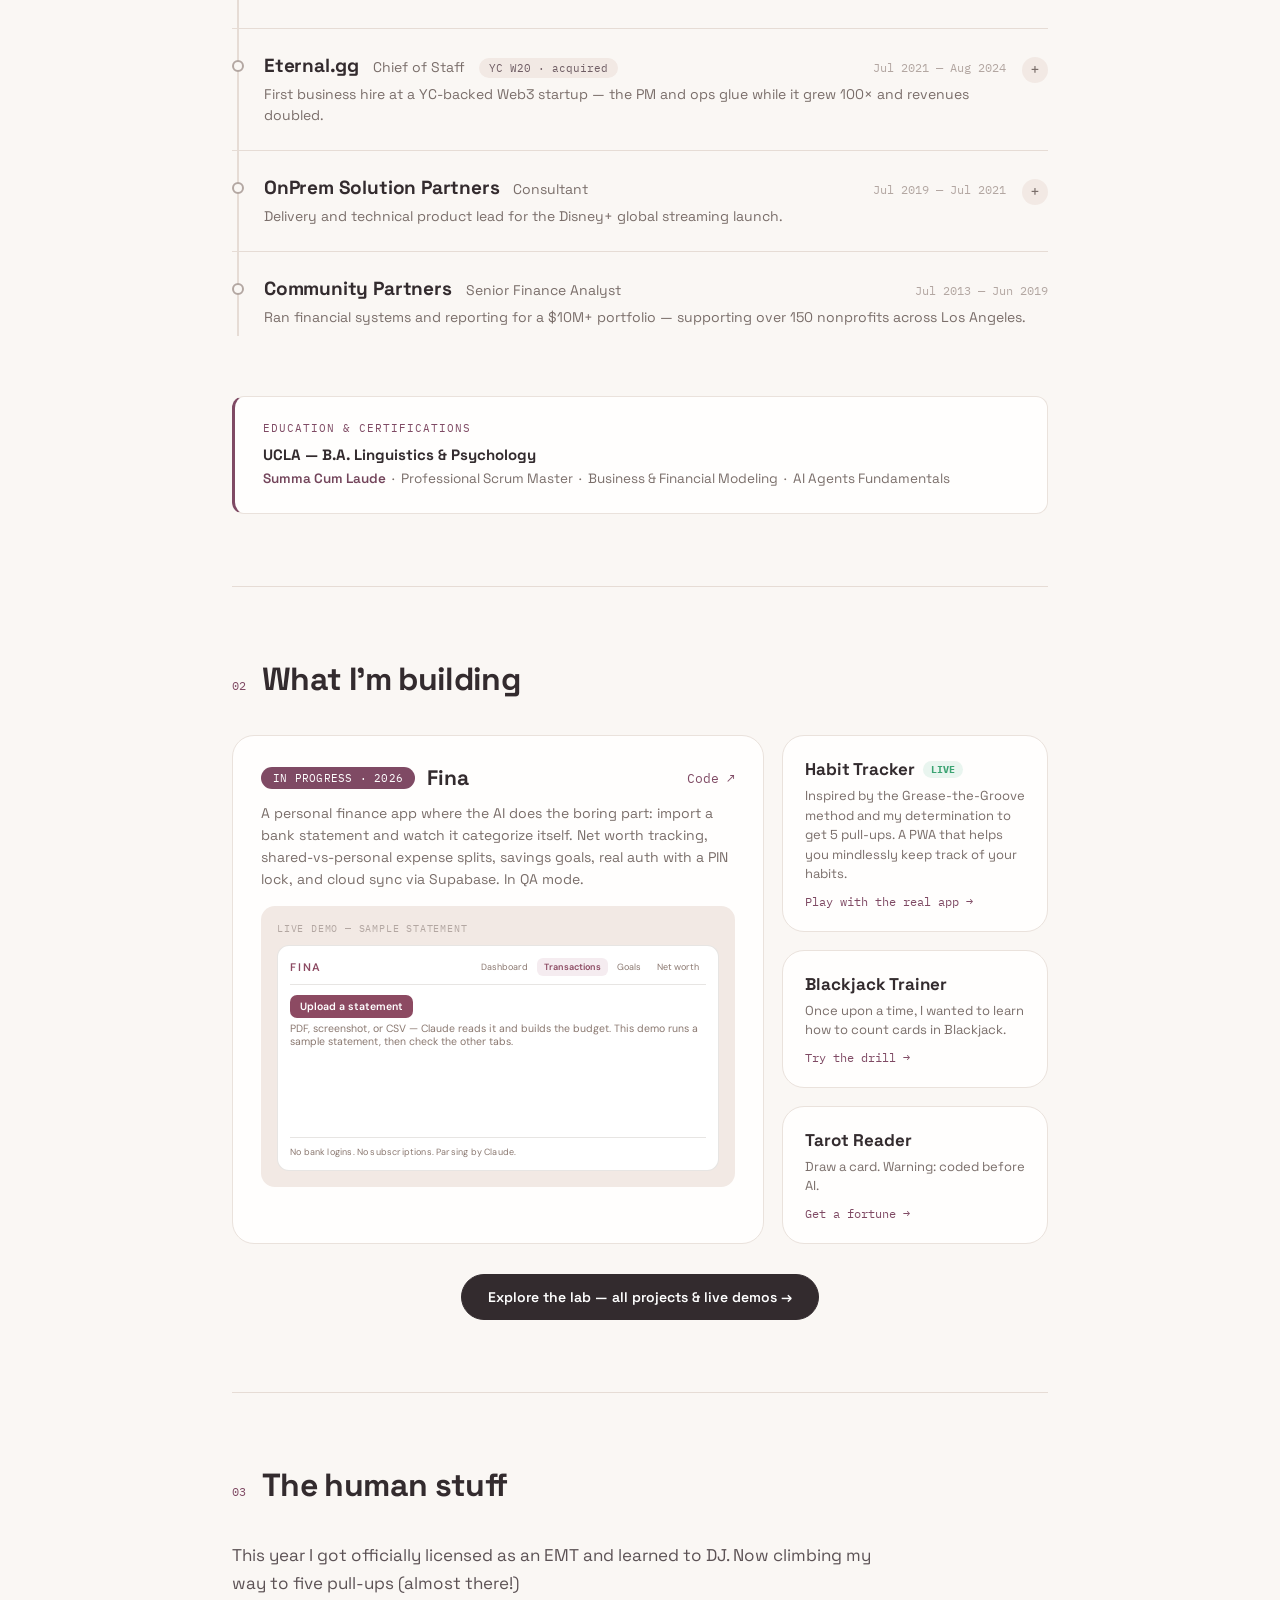
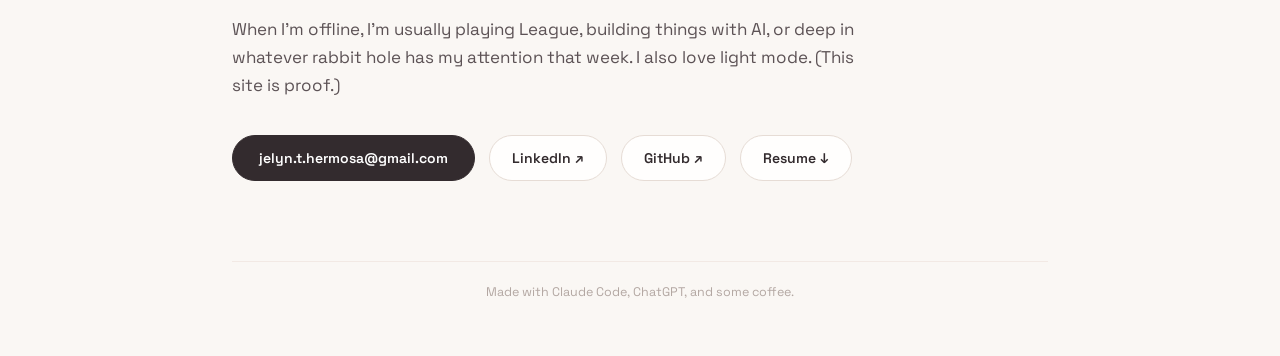
==== commit ee2564bd: "Update testimonials.html" ====
--- a/index.html
+++ b/index.html
@@ -333,7 +333,7 @@
       <div class="visual-strip rev-strip">
 
         <div class="rev-card">
-          <p class="rev-card__text">"Jelyn was the first business hire at Eternal. Within a few weeks of her joining, no one was giving her directions. Largely thanks to her efforts, Eternal grew by 100× while she was here. She's a game-changing operations & business hire and a consummate teammate. I have no doubt she will vastly improve the performance of any team she joins next."</p>
+          <p class="rev-card__text">"Jelyn was the first business hire at Eternal. Within a few weeks of her joining, no one was giving her directions. Instead, she proactively identified gaps in our business and built up our creator onboarding process, an NFT launching flow, and a community team. When our company grew, she again proactively identified gaps between engineering and design and set up a project management process that vastly improved our efficiency and productivity. Largely thanks to her efforts, Eternal grew by 100× while she was here. She's a game-changing operations & business hire."</p>
           <p class="rev-card__who"><b>Derek Chiang</b><br>Founder, Eternal.gg (YC W20)</p>
         </div>
 
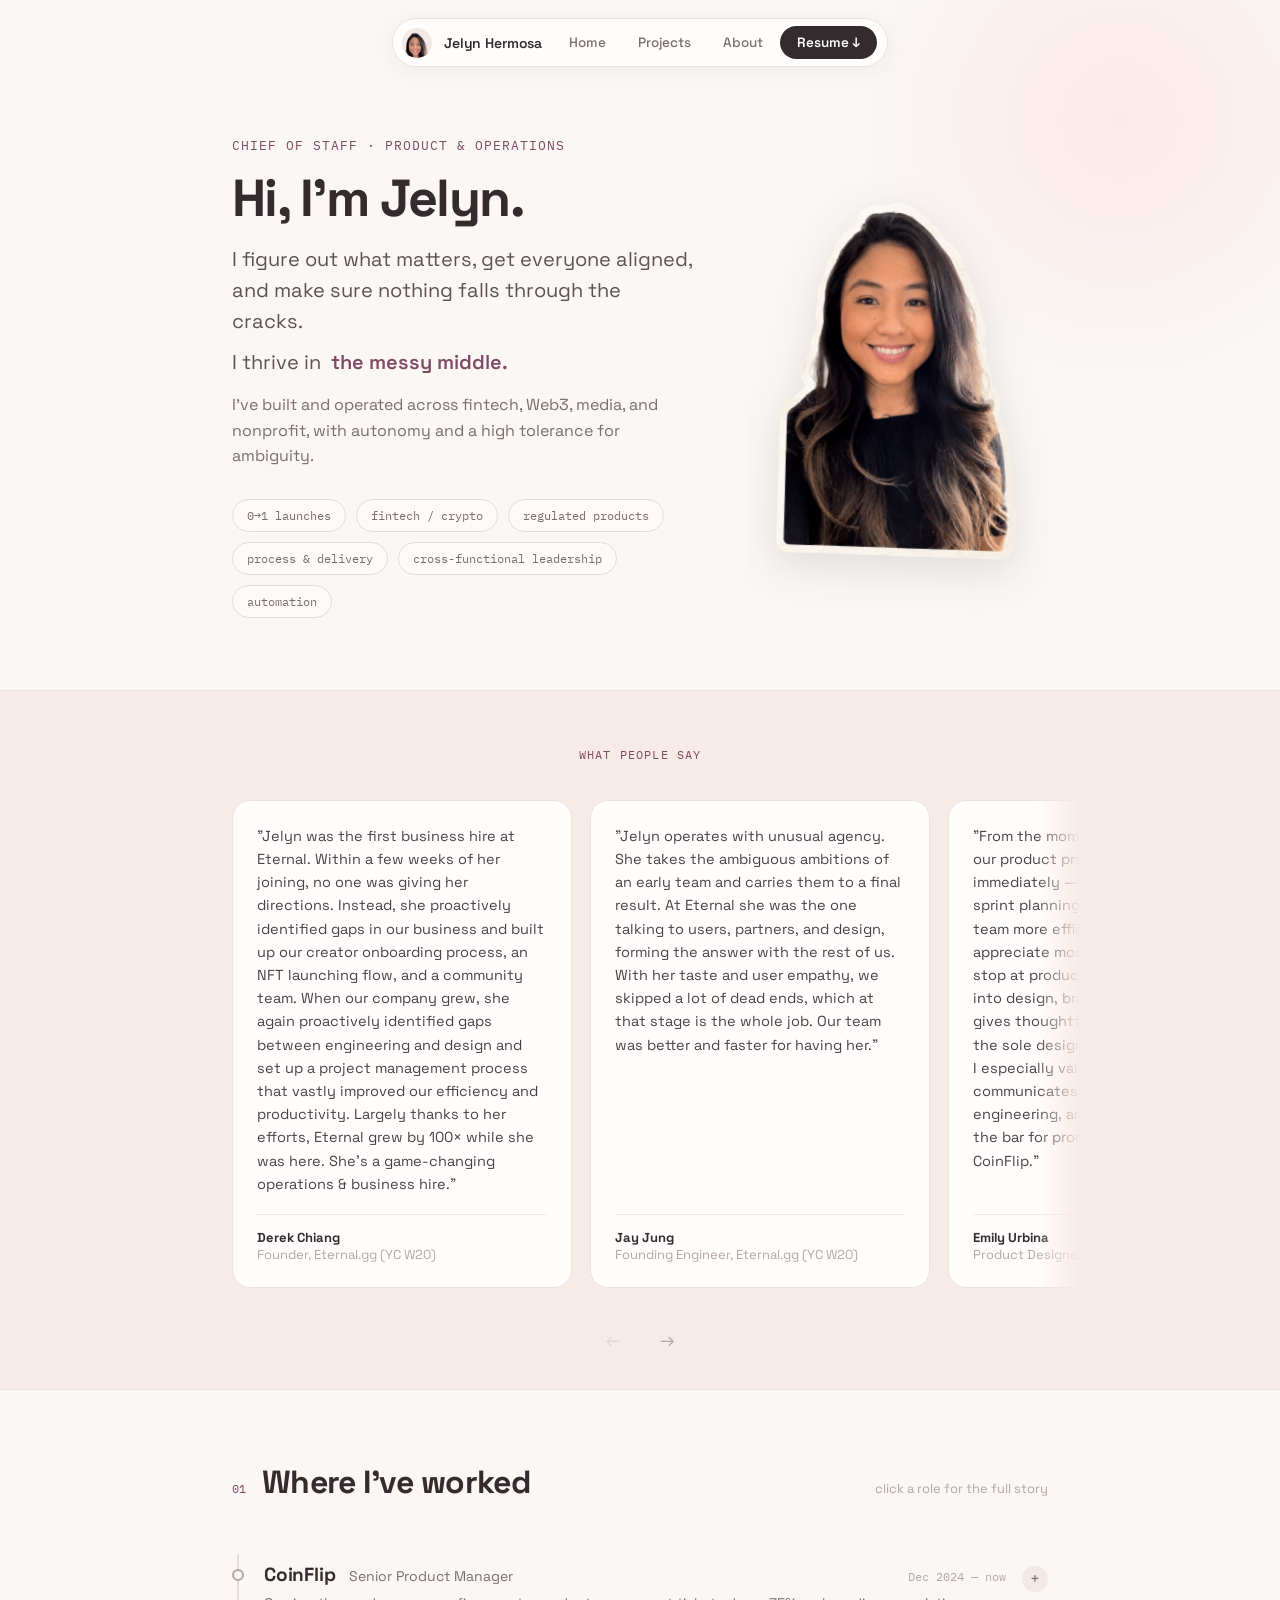
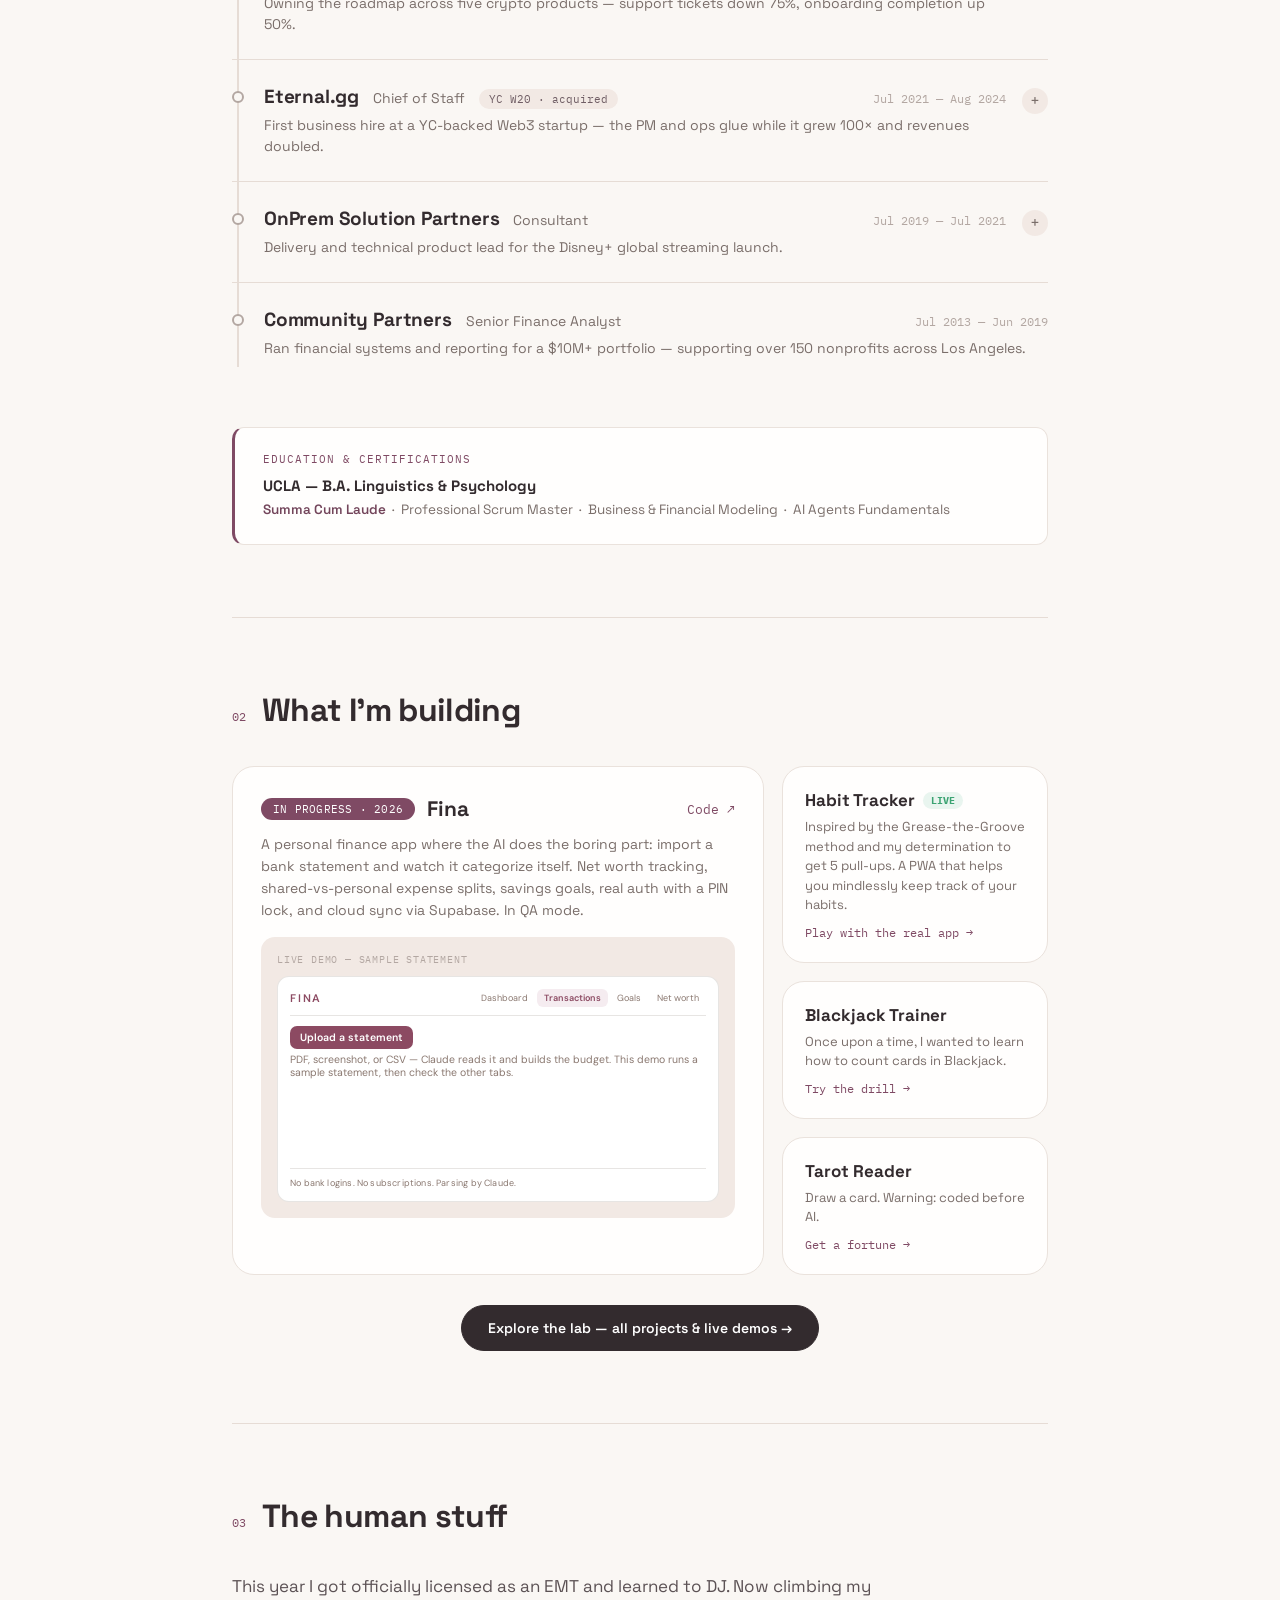
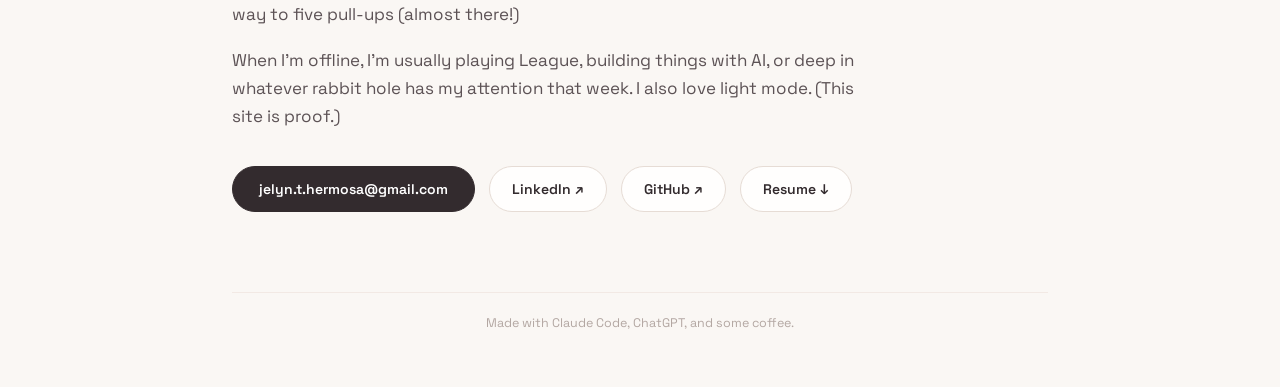
==== commit 8f542d6a: "Update hero section content in index.html" ====
--- a/index.html
+++ b/index.html
@@ -298,9 +298,9 @@
       <!-- ══ HERO ══ -->
       <header class="hero">
         <div class="hero__text">
-          <p class="hero__eyebrow reveal">SENIOR PRODUCT MANAGER · LOS ANGELES</p>
+          <p class="hero__eyebrow reveal">CHIEF OF STAFF · PRODUCT & OPERATIONS</p>
           <h1 class="hero__name reveal reveal-d1">Hi, I'm Jelyn.</h1>
-          <p class="hero__bio reveal reveal-d2">I figure out what to build, get everyone on the same page, and make sure it ships.</p>
+          <p class="hero__bio reveal reveal-d2">I figure out what matters, get everyone aligned, and make sure nothing falls through the cracks.</p>
           <p class="hero__thrive reveal reveal-d2">I thrive in&#32;<span class="cycle-clip" id="cycleClip"
               ><span class="cycle-word active">the messy middle.</span
               ><span class="cycle-word">early-stage chaos.</span
@@ -309,12 +309,12 @@
               ><span class="cycle-word">the "we're figuring it out" phase.</span
               ><span class="cycle-word">high-stakes ambiguity.</span
             ></span></p>
-          <p class="hero__more reveal reveal-d3">I've built products across fintech, Web3, media, and nonprofit — with autonomy and a high tolerance for ambiguity.</p>
+          <p class="hero__more reveal reveal-d3">I've built and operated across fintech, Web3, media, and nonprofit, with autonomy and a high tolerance for ambiguity.</p>
           <div class="chips reveal reveal-d3">
             <span class="chip">0→1 launches</span>
             <span class="chip">fintech / crypto</span>
             <span class="chip">regulated products</span>
-            <span class="chip">platform &amp; ecosystem</span>
+            <span class="chip">process & delivery</span>
             <span class="chip">cross-functional leadership</span>
             <span class="chip">automation</span>
           </div>
